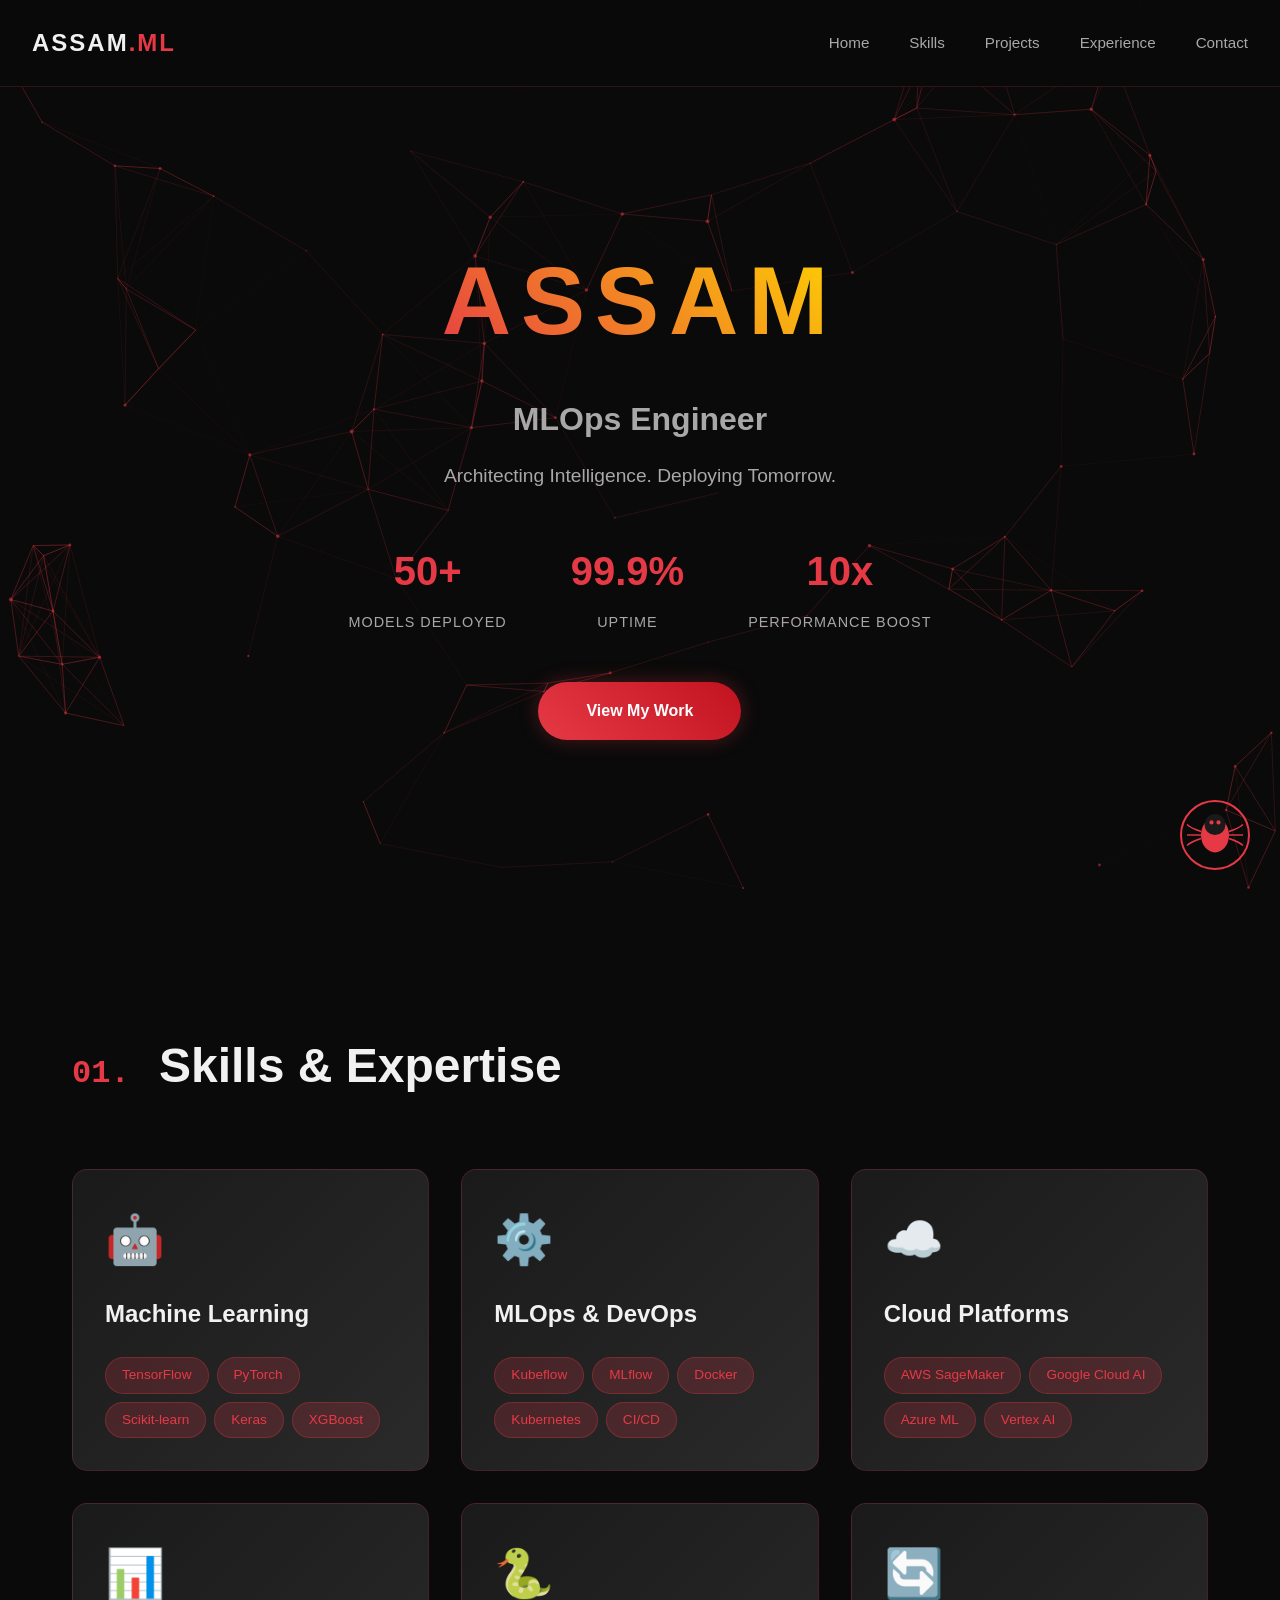
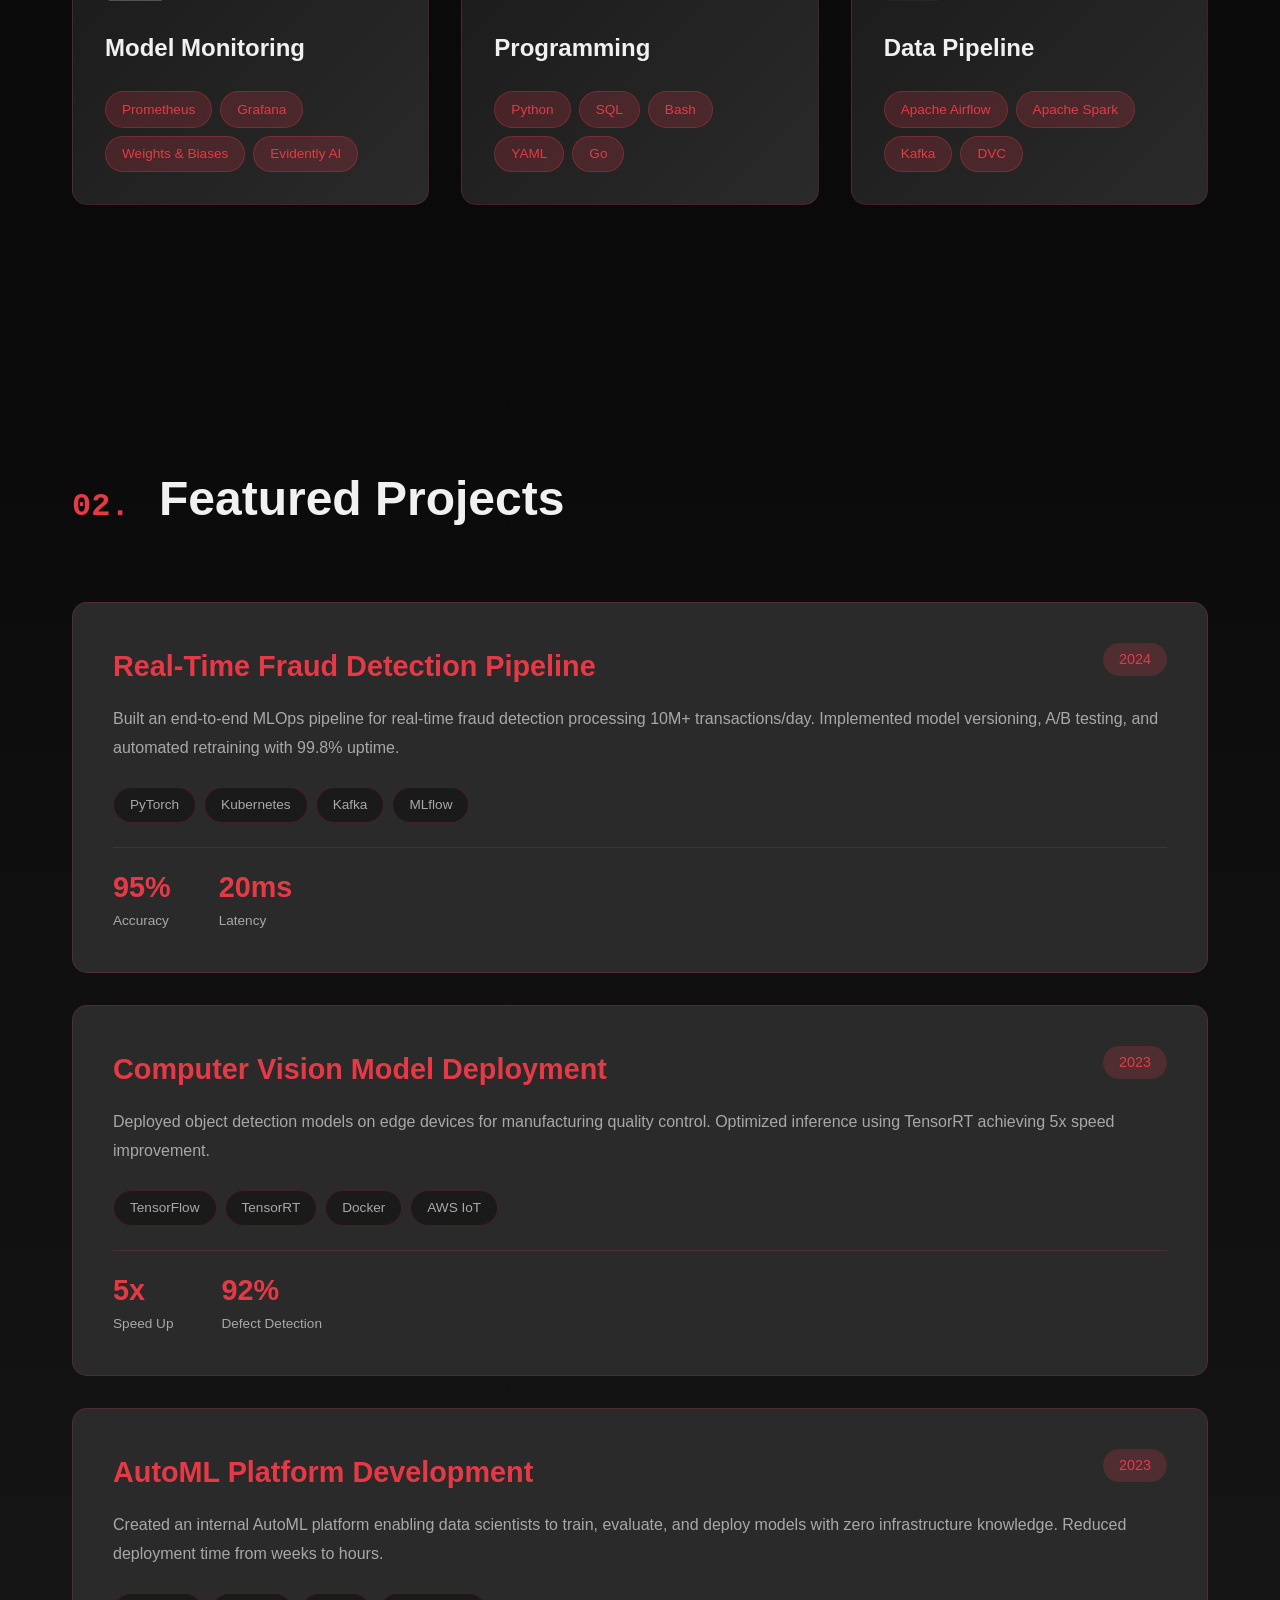
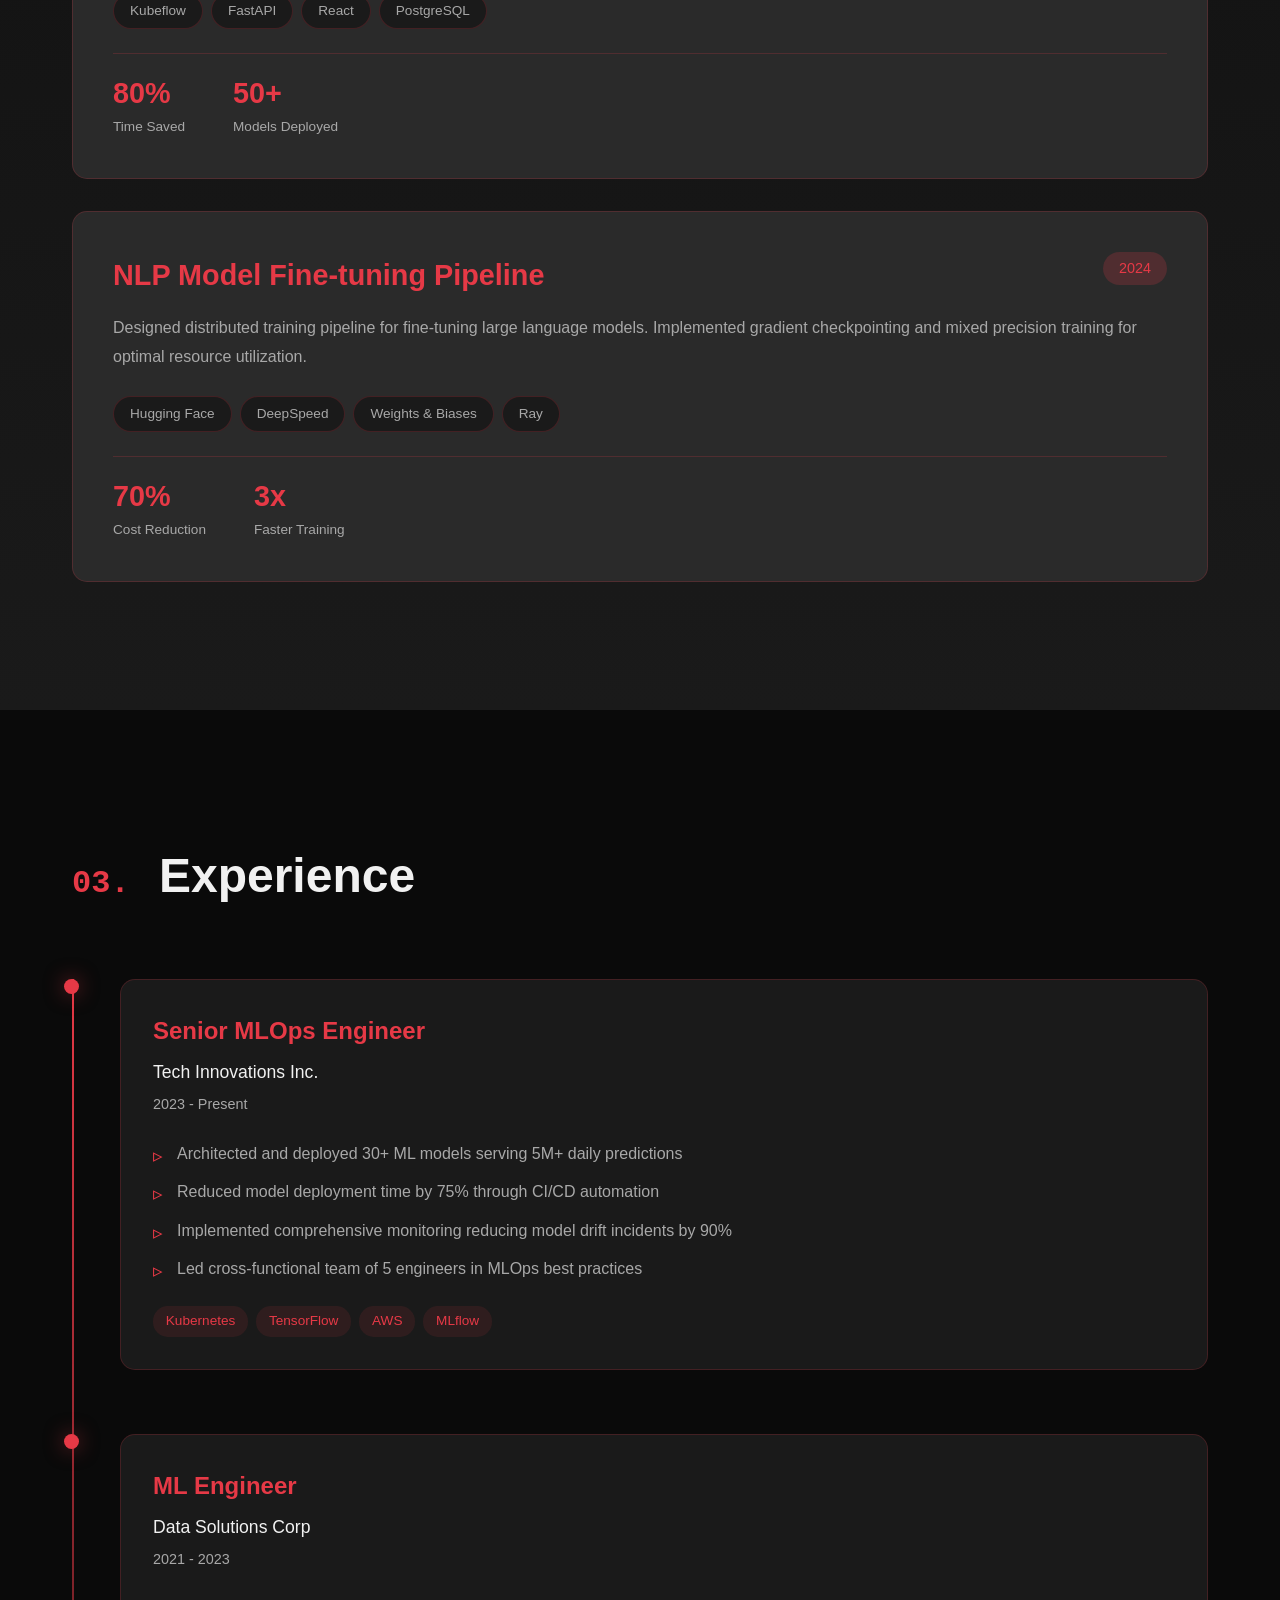
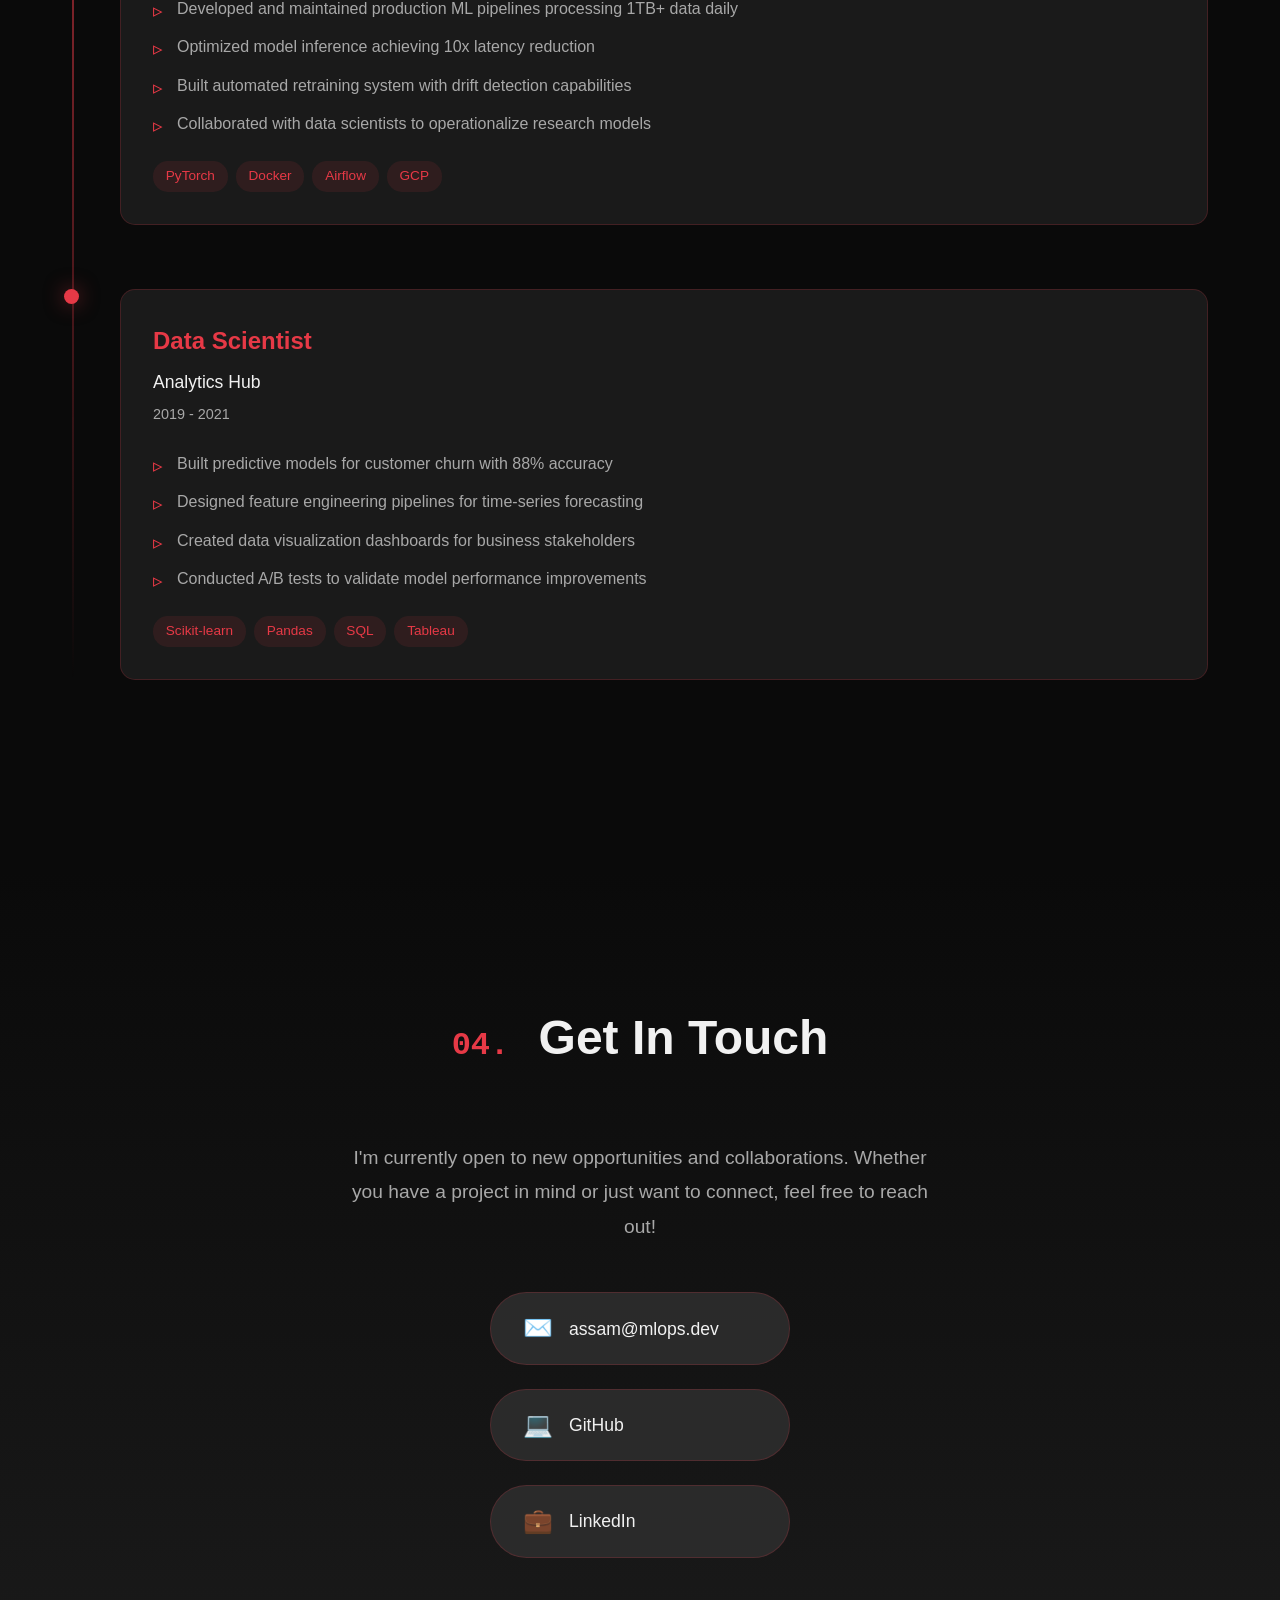
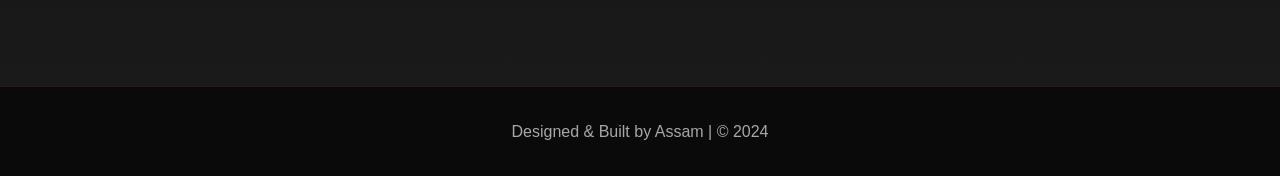
==== index.html @ ac247f86 "MLOps test" ====
<!DOCTYPE html>
<html lang="en">
<head>
    <meta charset="UTF-8">
    <meta name="viewport" content="width=device-width, initial-scale=1.0">
    <title>Assam - MLOps Engineer</title>
    <link rel="stylesheet" href="styles.css">
</head>
<body>
    <!-- Spider Web Background -->
    <canvas id="webCanvas"></canvas>
    
    <!-- Navigation -->
    <nav class="navbar">
        <div class="nav-container">
            <div class="logo">ASSAM<span class="ml-accent">.ML</span></div>
            <ul class="nav-links">
                <li><a href="#home" class="nav-link">Home</a></li>
                <li><a href="#skills" class="nav-link">Skills</a></li>
                <li><a href="#projects" class="nav-link">Projects</a></li>
                <li><a href="#experience" class="nav-link">Experience</a></li>
                <li><a href="#contact" class="nav-link">Contact</a></li>
            </ul>
        </div>
    </nav>

    <!-- Hero Section -->
    <section id="home" class="hero">
        <div class="hero-content">
            <div class="glitch-wrapper">
                <h1 class="hero-title glitch" data-text="ASSAM">ASSAM</h1>
            </div>
            <h2 class="hero-subtitle">MLOps Engineer</h2>
            <p class="hero-description">Architecting Intelligence. Deploying Tomorrow.</p>
            <div class="hero-stats">
                <div class="stat">
                    <span class="stat-number">50+</span>
                    <span class="stat-label">Models Deployed</span>
                </div>
                <div class="stat">
                    <span class="stat-number">99.9%</span>
                    <span class="stat-label">Uptime</span>
                </div>
                <div class="stat">
                    <span class="stat-number">10x</span>
                    <span class="stat-label">Performance Boost</span>
                </div>
            </div>
            <a href="#projects" class="cta-button">View My Work</a>
        </div>
    </section>

    <!-- Skills Section -->
    <section id="skills" class="skills-section">
        <div class="container">
            <h2 class="section-title">
                <span class="title-number">01.</span> Skills & Expertise
            </h2>
            
            <div class="skills-grid">
                <div class="skill-card">
                    <div class="skill-icon">🤖</div>
                    <h3>Machine Learning</h3>
                    <div class="skill-list">
                        <span class="skill-tag">TensorFlow</span>
                        <span class="skill-tag">PyTorch</span>
                        <span class="skill-tag">Scikit-learn</span>
                        <span class="skill-tag">Keras</span>
                        <span class="skill-tag">XGBoost</span>
                    </div>
                </div>

                <div class="skill-card">
                    <div class="skill-icon">⚙️</div>
                    <h3>MLOps & DevOps</h3>
                    <div class="skill-list">
                        <span class="skill-tag">Kubeflow</span>
                        <span class="skill-tag">MLflow</span>
                        <span class="skill-tag">Docker</span>
                        <span class="skill-tag">Kubernetes</span>
                        <span class="skill-tag">CI/CD</span>
                    </div>
                </div>

                <div class="skill-card">
                    <div class="skill-icon">☁️</div>
                    <h3>Cloud Platforms</h3>
                    <div class="skill-list">
                        <span class="skill-tag">AWS SageMaker</span>
                        <span class="skill-tag">Google Cloud AI</span>
                        <span class="skill-tag">Azure ML</span>
                        <span class="skill-tag">Vertex AI</span>
                    </div>
                </div>

                <div class="skill-card">
                    <div class="skill-icon">📊</div>
                    <h3>Model Monitoring</h3>
                    <div class="skill-list">
                        <span class="skill-tag">Prometheus</span>
                        <span class="skill-tag">Grafana</span>
                        <span class="skill-tag">Weights & Biases</span>
                        <span class="skill-tag">Evidently AI</span>
                    </div>
                </div>

                <div class="skill-card">
                    <div class="skill-icon">🐍</div>
                    <h3>Programming</h3>
                    <div class="skill-list">
                        <span class="skill-tag">Python</span>
                        <span class="skill-tag">SQL</span>
                        <span class="skill-tag">Bash</span>
                        <span class="skill-tag">YAML</span>
                        <span class="skill-tag">Go</span>
                    </div>
                </div>

                <div class="skill-card">
                    <div class="skill-icon">🔄</div>
                    <h3>Data Pipeline</h3>
                    <div class="skill-list">
                        <span class="skill-tag">Apache Airflow</span>
                        <span class="skill-tag">Apache Spark</span>
                        <span class="skill-tag">Kafka</span>
                        <span class="skill-tag">DVC</span>
                    </div>
                </div>
            </div>
        </div>
    </section>

    <!-- Projects Section -->
    <section id="projects" class="projects-section">
        <div class="container">
            <h2 class="section-title">
                <span class="title-number">02.</span> Featured Projects
            </h2>

            <div class="projects-grid">
                <div class="project-card">
                    <div class="project-header">
                        <h3>Real-Time Fraud Detection Pipeline</h3>
                        <span class="project-year">2024</span>
                    </div>
                    <p class="project-description">
                        Built an end-to-end MLOps pipeline for real-time fraud detection processing 10M+ transactions/day. 
                        Implemented model versioning, A/B testing, and automated retraining with 99.8% uptime.
                    </p>
                    <div class="project-tech">
                        <span>PyTorch</span>
                        <span>Kubernetes</span>
                        <span>Kafka</span>
                        <span>MLflow</span>
                    </div>
                    <div class="project-metrics">
                        <div class="metric">
                            <span class="metric-value">95%</span>
                            <span class="metric-label">Accuracy</span>
                        </div>
                        <div class="metric">
                            <span class="metric-value">20ms</span>
                            <span class="metric-label">Latency</span>
                        </div>
                    </div>
                </div>

                <div class="project-card">
                    <div class="project-header">
                        <h3>Computer Vision Model Deployment</h3>
                        <span class="project-year">2023</span>
                    </div>
                    <p class="project-description">
                        Deployed object detection models on edge devices for manufacturing quality control. 
                        Optimized inference using TensorRT achieving 5x speed improvement.
                    </p>
                    <div class="project-tech">
                        <span>TensorFlow</span>
                        <span>TensorRT</span>
                        <span>Docker</span>
                        <span>AWS IoT</span>
                    </div>
                    <div class="project-metrics">
                        <div class="metric">
                            <span class="metric-value">5x</span>
                            <span class="metric-label">Speed Up</span>
                        </div>
                        <div class="metric">
                            <span class="metric-value">92%</span>
                            <span class="metric-label">Defect Detection</span>
                        </div>
                    </div>
                </div>

                <div class="project-card">
                    <div class="project-header">
                        <h3>AutoML Platform Development</h3>
                        <span class="project-year">2023</span>
                    </div>
                    <p class="project-description">
                        Created an internal AutoML platform enabling data scientists to train, evaluate, and deploy models 
                        with zero infrastructure knowledge. Reduced deployment time from weeks to hours.
                    </p>
                    <div class="project-tech">
                        <span>Kubeflow</span>
                        <span>FastAPI</span>
                        <span>React</span>
                        <span>PostgreSQL</span>
                    </div>
                    <div class="project-metrics">
                        <div class="metric">
                            <span class="metric-value">80%</span>
                            <span class="metric-label">Time Saved</span>
                        </div>
                        <div class="metric">
                            <span class="metric-value">50+</span>
                            <span class="metric-label">Models Deployed</span>
                        </div>
                    </div>
                </div>

                <div class="project-card">
                    <div class="project-header">
                        <h3>NLP Model Fine-tuning Pipeline</h3>
                        <span class="project-year">2024</span>
                    </div>
                    <p class="project-description">
                        Designed distributed training pipeline for fine-tuning large language models. 
                        Implemented gradient checkpointing and mixed precision training for optimal resource utilization.
                    </p>
                    <div class="project-tech">
                        <span>Hugging Face</span>
                        <span>DeepSpeed</span>
                        <span>Weights & Biases</span>
                        <span>Ray</span>
                    </div>
                    <div class="project-metrics">
                        <div class="metric">
                            <span class="metric-value">70%</span>
                            <span class="metric-label">Cost Reduction</span>
                        </div>
                        <div class="metric">
                            <span class="metric-value">3x</span>
                            <span class="metric-label">Faster Training</span>
                        </div>
                    </div>
                </div>
            </div>
        </div>
    </section>

    <!-- Experience Section -->
    <section id="experience" class="experience-section">
        <div class="container">
            <h2 class="section-title">
                <span class="title-number">03.</span> Experience
            </h2>

            <div class="timeline">
                <div class="timeline-item">
                    <div class="timeline-marker"></div>
                    <div class="timeline-content">
                        <div class="timeline-header">
                            <h3>Senior MLOps Engineer</h3>
                            <span class="timeline-company">Tech Innovations Inc.</span>
                            <span class="timeline-period">2023 - Present</span>
                        </div>
                        <ul class="timeline-responsibilities">
                            <li>Architected and deployed 30+ ML models serving 5M+ daily predictions</li>
                            <li>Reduced model deployment time by 75% through CI/CD automation</li>
                            <li>Implemented comprehensive monitoring reducing model drift incidents by 90%</li>
                            <li>Led cross-functional team of 5 engineers in MLOps best practices</li>
                        </ul>
                        <div class="timeline-tech">
                            <span>Kubernetes</span>
                            <span>TensorFlow</span>
                            <span>AWS</span>
                            <span>MLflow</span>
                        </div>
                    </div>
                </div>

                <div class="timeline-item">
                    <div class="timeline-marker"></div>
                    <div class="timeline-content">
                        <div class="timeline-header">
                            <h3>ML Engineer</h3>
                            <span class="timeline-company">Data Solutions Corp</span>
                            <span class="timeline-period">2021 - 2023</span>
                        </div>
                        <ul class="timeline-responsibilities">
                            <li>Developed and maintained production ML pipelines processing 1TB+ data daily</li>
                            <li>Optimized model inference achieving 10x latency reduction</li>
                            <li>Built automated retraining system with drift detection capabilities</li>
                            <li>Collaborated with data scientists to operationalize research models</li>
                        </ul>
                        <div class="timeline-tech">
                            <span>PyTorch</span>
                            <span>Docker</span>
                            <span>Airflow</span>
                            <span>GCP</span>
                        </div>
                    </div>
                </div>

                <div class="timeline-item">
                    <div class="timeline-marker"></div>
                    <div class="timeline-content">
                        <div class="timeline-header">
                            <h3>Data Scientist</h3>
                            <span class="timeline-company">Analytics Hub</span>
                            <span class="timeline-period">2019 - 2021</span>
                        </div>
                        <ul class="timeline-responsibilities">
                            <li>Built predictive models for customer churn with 88% accuracy</li>
                            <li>Designed feature engineering pipelines for time-series forecasting</li>
                            <li>Created data visualization dashboards for business stakeholders</li>
                            <li>Conducted A/B tests to validate model performance improvements</li>
                        </ul>
                        <div class="timeline-tech">
                            <span>Scikit-learn</span>
                            <span>Pandas</span>
                            <span>SQL</span>
                            <span>Tableau</span>
                        </div>
                    </div>
                </div>
            </div>
        </div>
    </section>

    <!-- Contact Section -->
    <section id="contact" class="contact-section">
        <div class="container">
            <h2 class="section-title">
                <span class="title-number">04.</span> Get In Touch
            </h2>
            <div class="contact-content">
                <p class="contact-description">
                    I'm currently open to new opportunities and collaborations. 
                    Whether you have a project in mind or just want to connect, feel free to reach out!
                </p>
                <div class="contact-links">
                    <a href="mailto:assam@mlops.dev" class="contact-link">
                        <span class="contact-icon">✉️</span>
                        assam@mlops.dev
                    </a>
                    <a href="https://github.com/assam" class="contact-link" target="_blank">
                        <span class="contact-icon">💻</span>
                        GitHub
                    </a>
                    <a href="https://linkedin.com/in/assam" class="contact-link" target="_blank">
                        <span class="contact-icon">💼</span>
                        LinkedIn
                    </a>
                </div>
            </div>
        </div>
    </section>

    <!-- Footer -->
    <footer class="footer">
        <p>Designed & Built by Assam | © 2024</p>
    </footer>

    <!-- Spider Chatbot Icon -->
    <div class="spider-icon" id="spiderIcon">
        <svg viewBox="0 0 100 100" xmlns="http://www.w3.org/2000/svg">
            <ellipse cx="50" cy="50" rx="20" ry="25" fill="#e63946"/>
            <circle cx="50" cy="35" r="15" fill="#1a1a1a"/>
            <circle cx="45" cy="32" r="3" fill="#e63946"/>
            <circle cx="55" cy="32" r="3" fill="#e63946"/>
            <path d="M 30 45 Q 15 40 10 35" stroke="#e63946" stroke-width="2" fill="none"/>
            <path d="M 30 50 Q 15 50 10 50" stroke="#e63946" stroke-width="2" fill="none"/>
            <path d="M 30 55 Q 15 60 10 65" stroke="#e63946" stroke-width="2" fill="none"/>
            <path d="M 70 45 Q 85 40 90 35" stroke="#e63946" stroke-width="2" fill="none"/>
            <path d="M 70 50 Q 85 50 90 50" stroke="#e63946" stroke-width="2" fill="none"/>
            <path d="M 70 55 Q 85 60 90 65" stroke="#e63946" stroke-width="2" fill="none"/>
        </svg>
        <div class="pulse-ring"></div>
    </div>

    <!-- Chatbot Container -->
    <div class="chatbot-container" id="chatbotContainer">
        <div class="chatbot-header">
            <div class="chatbot-title">
                <span class="spider-emoji">🕷️</span>
                <span>AI Assistant</span>
            </div>
            <button class="chatbot-close" id="closeChatbot">×</button>
        </div>
        <div class="chatbot-messages" id="chatMessages">
            <div class="message bot-message">
                <div class="message-content">
                    Hi! I'm Assam's AI assistant. Ask me anything about MLOps, projects, or experience!
                </div>
            </div>
        </div>
        <div class="chatbot-input-container">
            <input 
                type="text" 
                class="chatbot-input" 
                id="chatInput" 
                placeholder="Type your message..."
                autocomplete="off"
            />
            <button class="chatbot-send" id="sendMessage">
                <svg viewBox="0 0 24 24" fill="none" xmlns="http://www.w3.org/2000/svg">
                    <path d="M22 2L11 13" stroke="currentColor" stroke-width="2" stroke-linecap="round"/>
                    <path d="M22 2L15 22L11 13L2 9L22 2Z" stroke="currentColor" stroke-width="2" stroke-linecap="round" stroke-linejoin="round"/>
                </svg>
            </button>
        </div>
    </div>

    <script src="script.js"></script>
</body>
</html>
---- styles.css ----
* {
    margin: 0;
    padding: 0;
    box-sizing: border-box;
}

:root {
    --batman-black: #0a0a0a;
    --batman-dark: #1a1a1a;
    --batman-gray: #2a2a2a;
    --spiderman-red: #e63946;
    --spiderman-blue: #1d3557;
    --accent-gold: #ffd700;
    --text-primary: #f1f1f1;
    --text-secondary: #a8a8a8;
    --web-color: rgba(230, 57, 70, 0.1);
}

body {
    font-family: 'Segoe UI', Tahoma, Geneva, Verdana, sans-serif;
    background-color: var(--batman-black);
    color: var(--text-primary);
    overflow-x: hidden;
    line-height: 1.6;
}

/* Spider Web Canvas Background */
#webCanvas {
    position: fixed;
    top: 0;
    left: 0;
    width: 100%;
    height: 100%;
    z-index: 0;
    pointer-events: none;
}

/* Container */
.container {
    max-width: 1200px;
    margin: 0 auto;
    padding: 0 2rem;
}

/* Navigation */
.navbar {
    position: fixed;
    top: 0;
    width: 100%;
    background: rgba(10, 10, 10, 0.95);
    backdrop-filter: blur(10px);
    z-index: 100;
    border-bottom: 1px solid rgba(230, 57, 70, 0.2);
}

.nav-container {
    max-width: 1400px;
    margin: 0 auto;
    padding: 1.5rem 2rem;
    display: flex;
    justify-content: space-between;
    align-items: center;
}

.logo {
    font-size: 1.5rem;
    font-weight: bold;
    letter-spacing: 2px;
    color: var(--text-primary);
}

.ml-accent {
    color: var(--spiderman-red);
}

.nav-links {
    display: flex;
    list-style: none;
    gap: 2.5rem;
}

.nav-link {
    color: var(--text-secondary);
    text-decoration: none;
    font-size: 0.95rem;
    transition: all 0.3s ease;
    position: relative;
}

.nav-link::after {
    content: '';
    position: absolute;
    bottom: -5px;
    left: 0;
    width: 0;
    height: 2px;
    background: var(--spiderman-red);
    transition: width 0.3s ease;
}

.nav-link:hover {
    color: var(--spiderman-red);
}

.nav-link:hover::after {
    width: 100%;
}

/* Hero Section */
.hero {
    min-height: 100vh;
    display: flex;
    align-items: center;
    justify-content: center;
    padding: 8rem 2rem 4rem;
    position: relative;
    z-index: 1;
}

.hero-content {
    text-align: center;
    max-width: 900px;
}

.glitch-wrapper {
    position: relative;
    display: inline-block;
}

.hero-title {
    font-size: 6rem;
    font-weight: 900;
    letter-spacing: 10px;
    margin-bottom: 1rem;
    background: linear-gradient(45deg, var(--spiderman-red), var(--accent-gold));
    -webkit-background-clip: text;
    -webkit-text-fill-color: transparent;
    background-clip: text;
    position: relative;
    animation: fadeInUp 1s ease;
}

@keyframes fadeInUp {
    from {
        opacity: 0;
        transform: translateY(30px);
    }
    to {
        opacity: 1;
        transform: translateY(0);
    }
}

.glitch {
    position: relative;
}

.glitch::before,
.glitch::after {
    content: attr(data-text);
    position: absolute;
    top: 0;
    left: 0;
    width: 100%;
    height: 100%;
}

.glitch::before {
    animation: glitch-1 2.5s infinite;
    clip-path: polygon(0 0, 100% 0, 100% 45%, 0 45%);
    transform: translate(-2px, -2px);
}

.glitch::after {
    animation: glitch-2 2.5s infinite;
    clip-path: polygon(0 55%, 100% 55%, 100% 100%, 0 100%);
    transform: translate(2px, 2px);
}

@keyframes glitch-1 {
    0%, 100% { transform: translate(0); }
    20% { transform: translate(-2px, 2px); }
    40% { transform: translate(-2px, -2px); }
    60% { transform: translate(2px, 2px); }
    80% { transform: translate(2px, -2px); }
}

@keyframes glitch-2 {
    0%, 100% { transform: translate(0); }
    20% { transform: translate(2px, -2px); }
    40% { transform: translate(2px, 2px); }
    60% { transform: translate(-2px, -2px); }
    80% { transform: translate(-2px, 2px); }
}

.hero-subtitle {
    font-size: 2rem;
    color: var(--text-secondary);
    margin-bottom: 1rem;
    animation: fadeInUp 1.2s ease;
}

.hero-description {
    font-size: 1.2rem;
    color: var(--text-secondary);
    margin-bottom: 3rem;
    animation: fadeInUp 1.4s ease;
}

.hero-stats {
    display: flex;
    justify-content: center;
    gap: 4rem;
    margin-bottom: 3rem;
    animation: fadeInUp 1.6s ease;
}

.stat {
    display: flex;
    flex-direction: column;
    align-items: center;
}

.stat-number {
    font-size: 2.5rem;
    font-weight: bold;
    color: var(--spiderman-red);
    margin-bottom: 0.5rem;
}

.stat-label {
    font-size: 0.9rem;
    color: var(--text-secondary);
    text-transform: uppercase;
    letter-spacing: 1px;
}

.cta-button {
    display: inline-block;
    padding: 1rem 3rem;
    background: linear-gradient(45deg, var(--spiderman-red), #c1121f);
    color: white;
    text-decoration: none;
    font-weight: bold;
    border-radius: 50px;
    transition: all 0.3s ease;
    box-shadow: 0 0 20px rgba(230, 57, 70, 0.3);
    animation: fadeInUp 1.8s ease;
}

.cta-button:hover {
    transform: translateY(-3px);
    box-shadow: 0 5px 30px rgba(230, 57, 70, 0.5);
}

/* Section Titles */
.section-title {
    font-size: 3rem;
    margin-bottom: 4rem;
    color: var(--text-primary);
}

.title-number {
    color: var(--spiderman-red);
    font-family: monospace;
    font-size: 2rem;
    margin-right: 1rem;
}

/* Skills Section */
.skills-section {
    padding: 8rem 2rem;
    position: relative;
    z-index: 1;
}

.skills-grid {
    display: grid;
    grid-template-columns: repeat(auto-fit, minmax(300px, 1fr));
    gap: 2rem;
}

.skill-card {
    background: linear-gradient(135deg, var(--batman-dark) 0%, var(--batman-gray) 100%);
    padding: 2rem;
    border-radius: 15px;
    border: 1px solid rgba(230, 57, 70, 0.2);
    transition: all 0.3s ease;
    position: relative;
    overflow: hidden;
}

.skill-card::before {
    content: '';
    position: absolute;
    top: -50%;
    left: -50%;
    width: 200%;
    height: 200%;
    background: radial-gradient(circle, rgba(230, 57, 70, 0.1) 0%, transparent 70%);
    transition: all 0.5s ease;
    opacity: 0;
}

.skill-card:hover::before {
    opacity: 1;
    transform: rotate(45deg);
}

.skill-card:hover {
    transform: translateY(-10px);
    border-color: var(--spiderman-red);
    box-shadow: 0 10px 40px rgba(230, 57, 70, 0.3);
}

.skill-icon {
    font-size: 3rem;
    margin-bottom: 1rem;
}

.skill-card h3 {
    font-size: 1.5rem;
    margin-bottom: 1.5rem;
    color: var(--text-primary);
}

.skill-list {
    display: flex;
    flex-wrap: wrap;
    gap: 0.5rem;
}

.skill-tag {
    background: rgba(230, 57, 70, 0.2);
    color: var(--spiderman-red);
    padding: 0.4rem 1rem;
    border-radius: 20px;
    font-size: 0.85rem;
    border: 1px solid rgba(230, 57, 70, 0.3);
}

/* Projects Section */
.projects-section {
    padding: 8rem 2rem;
    background: linear-gradient(180deg, var(--batman-black) 0%, var(--batman-dark) 100%);
    position: relative;
    z-index: 1;
}

.projects-grid {
    display: grid;
    gap: 2rem;
}

.project-card {
    background: var(--batman-gray);
    padding: 2.5rem;
    border-radius: 15px;
    border: 1px solid rgba(230, 57, 70, 0.2);
    transition: all 0.3s ease;
    position: relative;
    overflow: hidden;
}

.project-card::before {
    content: '';
    position: absolute;
    top: 0;
    left: -100%;
    width: 100%;
    height: 100%;
    background: linear-gradient(90deg, transparent, rgba(230, 57, 70, 0.1), transparent);
    transition: all 0.5s ease;
}

.project-card:hover::before {
    left: 100%;
}

.project-card:hover {
    border-color: var(--spiderman-red);
    transform: translateX(10px);
    box-shadow: -10px 0 40px rgba(230, 57, 70, 0.2);
}

.project-header {
    display: flex;
    justify-content: space-between;
    align-items: flex-start;
    margin-bottom: 1rem;
}

.project-header h3 {
    font-size: 1.8rem;
    color: var(--spiderman-red);
}

.project-year {
    background: rgba(230, 57, 70, 0.2);
    padding: 0.3rem 1rem;
    border-radius: 20px;
    font-size: 0.9rem;
    color: var(--spiderman-red);
}

.project-description {
    color: var(--text-secondary);
    margin-bottom: 1.5rem;
    line-height: 1.8;
}

.project-tech {
    display: flex;
    flex-wrap: wrap;
    gap: 0.5rem;
    margin-bottom: 1.5rem;
}

.project-tech span {
    background: var(--batman-dark);
    color: var(--text-secondary);
    padding: 0.4rem 1rem;
    border-radius: 20px;
    font-size: 0.85rem;
    border: 1px solid rgba(230, 57, 70, 0.2);
}

.project-metrics {
    display: flex;
    gap: 3rem;
    padding-top: 1rem;
    border-top: 1px solid rgba(230, 57, 70, 0.2);
}

.metric {
    display: flex;
    flex-direction: column;
}

.metric-value {
    font-size: 1.8rem;
    font-weight: bold;
    color: var(--spiderman-red);
}

.metric-label {
    font-size: 0.85rem;
    color: var(--text-secondary);
}

/* Experience Section */
.experience-section {
    padding: 8rem 2rem;
    position: relative;
    z-index: 1;
}

.timeline {
    position: relative;
    padding-left: 3rem;
}

.timeline::before {
    content: '';
    position: absolute;
    left: 0;
    top: 0;
    bottom: 0;
    width: 2px;
    background: linear-gradient(180deg, var(--spiderman-red), transparent);
}

.timeline-item {
    position: relative;
    margin-bottom: 4rem;
}

.timeline-marker {
    position: absolute;
    left: -3.5rem;
    top: 0;
    width: 15px;
    height: 15px;
    background: var(--spiderman-red);
    border-radius: 50%;
    box-shadow: 0 0 20px rgba(230, 57, 70, 0.5);
}

.timeline-content {
    background: var(--batman-dark);
    padding: 2rem;
    border-radius: 15px;
    border: 1px solid rgba(230, 57, 70, 0.2);
    transition: all 0.3s ease;
}

.timeline-content:hover {
    border-color: var(--spiderman-red);
    box-shadow: 0 5px 30px rgba(230, 57, 70, 0.2);
}

.timeline-header {
    margin-bottom: 1.5rem;
}

.timeline-header h3 {
    font-size: 1.5rem;
    color: var(--spiderman-red);
    margin-bottom: 0.5rem;
}

.timeline-company {
    color: var(--text-primary);
    font-size: 1.1rem;
    display: block;
    margin-bottom: 0.3rem;
}

.timeline-period {
    color: var(--text-secondary);
    font-size: 0.9rem;
}

.timeline-responsibilities {
    list-style: none;
    margin-bottom: 1.5rem;
}

.timeline-responsibilities li {
    color: var(--text-secondary);
    padding-left: 1.5rem;
    margin-bottom: 0.8rem;
    position: relative;
}

.timeline-responsibilities li::before {
    content: '▹';
    position: absolute;
    left: 0;
    color: var(--spiderman-red);
    font-size: 1.2rem;
}

.timeline-tech {
    display: flex;
    flex-wrap: wrap;
    gap: 0.5rem;
}

.timeline-tech span {
    background: rgba(230, 57, 70, 0.1);
    color: var(--spiderman-red);
    padding: 0.3rem 0.8rem;
    border-radius: 15px;
    font-size: 0.85rem;
}

/* Contact Section */
.contact-section {
    padding: 8rem 2rem;
    background: linear-gradient(180deg, var(--batman-black) 0%, var(--batman-dark) 100%);
    text-align: center;
    position: relative;
    z-index: 1;
}

.contact-content {
    max-width: 600px;
    margin: 0 auto;
}

.contact-description {
    font-size: 1.2rem;
    color: var(--text-secondary);
    margin-bottom: 3rem;
    line-height: 1.8;
}

.contact-links {
    display: flex;
    flex-direction: column;
    gap: 1.5rem;
    align-items: center;
}

.contact-link {
    display: flex;
    align-items: center;
    gap: 1rem;
    color: var(--text-primary);
    text-decoration: none;
    font-size: 1.1rem;
    padding: 1rem 2rem;
    background: var(--batman-gray);
    border-radius: 50px;
    border: 1px solid rgba(230, 57, 70, 0.2);
    transition: all 0.3s ease;
    min-width: 300px;
}

.contact-link:hover {
    border-color: var(--spiderman-red);
    transform: translateY(-3px);
    box-shadow: 0 5px 20px rgba(230, 57, 70, 0.3);
}

.contact-icon {
    font-size: 1.5rem;
}

/* Footer */
.footer {
    padding: 2rem;
    text-align: center;
    color: var(--text-secondary);
    border-top: 1px solid rgba(230, 57, 70, 0.2);
    position: relative;
    z-index: 1;
}

/* Spider Chatbot Icon */
.spider-icon {
    position: fixed;
    bottom: 30px;
    right: 30px;
    width: 70px;
    height: 70px;
    cursor: pointer;
    z-index: 1000;
    transition: all 0.3s ease;
    animation: float 3s ease-in-out infinite;
}

@keyframes float {
    0%, 100% { transform: translateY(0); }
    50% { transform: translateY(-10px); }
}

.spider-icon:hover {
    transform: scale(1.1) translateY(-5px);
}

.pulse-ring {
    position: absolute;
    top: 50%;
    left: 50%;
    transform: translate(-50%, -50%);
    width: 100%;
    height: 100%;
    border: 2px solid var(--spiderman-red);
    border-radius: 50%;
    animation: pulse 2s ease-out infinite;
}

@keyframes pulse {
    0% {
        transform: translate(-50%, -50%) scale(1);
        opacity: 1;
    }
    100% {
        transform: translate(-50%, -50%) scale(1.5);
        opacity: 0;
    }
}

/* Chatbot Container */
.chatbot-container {
    position: fixed;
    bottom: 120px;
    right: 30px;
    width: 400px;
    height: 550px;
    background: var(--batman-dark);
    border-radius: 20px;
    box-shadow: 0 10px 50px rgba(0, 0, 0, 0.5);
    display: none;
    flex-direction: column;
    z-index: 999;
    border: 2px solid var(--spiderman-red);
    overflow: hidden;
}

.chatbot-container.active {
    display: flex;
    animation: slideUp 0.3s ease;
}

@keyframes slideUp {
    from {
        transform: translateY(20px);
        opacity: 0;
    }
    to {
        transform: translateY(0);
        opacity: 1;
    }
}

.chatbot-header {
    background: linear-gradient(135deg, var(--spiderman-red), #c1121f);
    padding: 1.5rem;
    display: flex;
    justify-content: space-between;
    align-items: center;
    border-bottom: 2px solid var(--batman-black);
}

.chatbot-title {
    display: flex;
    align-items: center;
    gap: 0.5rem;
    font-weight: bold;
    color: white;
    font-size: 1.1rem;
}

.spider-emoji {
    font-size: 1.5rem;
}

.chatbot-close {
    background: none;
    border: none;
    color: white;
    font-size: 2rem;
    cursor: pointer;
    transition: transform 0.3s ease;
    line-height: 1;
}

.chatbot-close:hover {
    transform: rotate(90deg);
}

.chatbot-messages {
    flex: 1;
    overflow-y: auto;
    padding: 1.5rem;
    background: var(--batman-black);
}

.message {
    margin-bottom: 1rem;
    animation: messageSlide 0.3s ease;
}

@keyframes messageSlide {
    from {
        transform: translateX(-20px);
        opacity: 0;
    }
    to {
        transform: translateX(0);
        opacity: 1;
    }
}

.message-content {
    display: inline-block;
    padding: 1rem 1.2rem;
    border-radius: 15px;
    max-width: 80%;
    line-height: 1.5;
}

.bot-message .message-content {
    background: var(--batman-gray);
    color: var(--text-primary);
    border: 1px solid rgba(230, 57, 70, 0.3);
}

.user-message {
    text-align: right;
}

.user-message .message-content {
    background: linear-gradient(135deg, var(--spiderman-red), #c1121f);
    color: white;
    border: none;
}

.chatbot-input-container {
    display: flex;
    padding: 1rem;
    background: var(--batman-dark);
    border-top: 1px solid rgba(230, 57, 70, 0.3);
}

.chatbot-input {
    flex: 1;
    background: var(--batman-black);
    border: 1px solid rgba(230, 57, 70, 0.3);
    border-radius: 25px;
    padding: 0.8rem 1.2rem;
    color: var(--text-primary);
    font-size: 0.95rem;
    outline: none;
    transition: all 0.3s ease;
}

.chatbot-input:focus {
    border-color: var(--spiderman-red);
    box-shadow: 0 0 10px rgba(230, 57, 70, 0.2);
}

.chatbot-send {
    background: linear-gradient(135deg, var(--spiderman-red), #c1121f);
    border: none;
    border-radius: 50%;
    width: 45px;
    height: 45px;
    margin-left: 0.5rem;
    cursor: pointer;
    display: flex;
    align-items: center;
    justify-content: center;
    transition: all 0.3s ease;
}

.chatbot-send:hover {
    transform: scale(1.1);
    box-shadow: 0 5px 15px rgba(230, 57, 70, 0.4);
}

.chatbot-send svg {
    width: 20px;
    height: 20px;
    color: white;
}

/* Scrollbar Styling */
.chatbot-messages::-webkit-scrollbar {
    width: 6px;
}

.chatbot-messages::-webkit-scrollbar-track {
    background: var(--batman-black);
}

.chatbot-messages::-webkit-scrollbar-thumb {
    background: var(--spiderman-red);
    border-radius: 10px;
}

/* Responsive Design */
@media (max-width: 768px) {
    .hero-title {
        font-size: 4rem;
        letter-spacing: 5px;
    }
    
    .hero-subtitle {
        font-size: 1.5rem;
    }
    
    .hero-stats {
        flex-direction: column;
        gap: 2rem;
    }
    
    .nav-links {
        gap: 1.5rem;
    }
    
    .skills-grid {
        grid-template-columns: 1fr;
    }
    
    .section-title {
        font-size: 2rem;
    }
    
    .chatbot-container {
        width: 90%;
        right: 5%;
        bottom: 100px;
    }
    
    .spider-icon {
        bottom: 20px;
        right: 20px;
        width: 60px;
        height: 60px;
    }
}

@media (max-width: 480px) {
    .hero-title {
        font-size: 3rem;
    }
    
    .nav-container {
        flex-direction: column;
        gap: 1rem;
    }
}
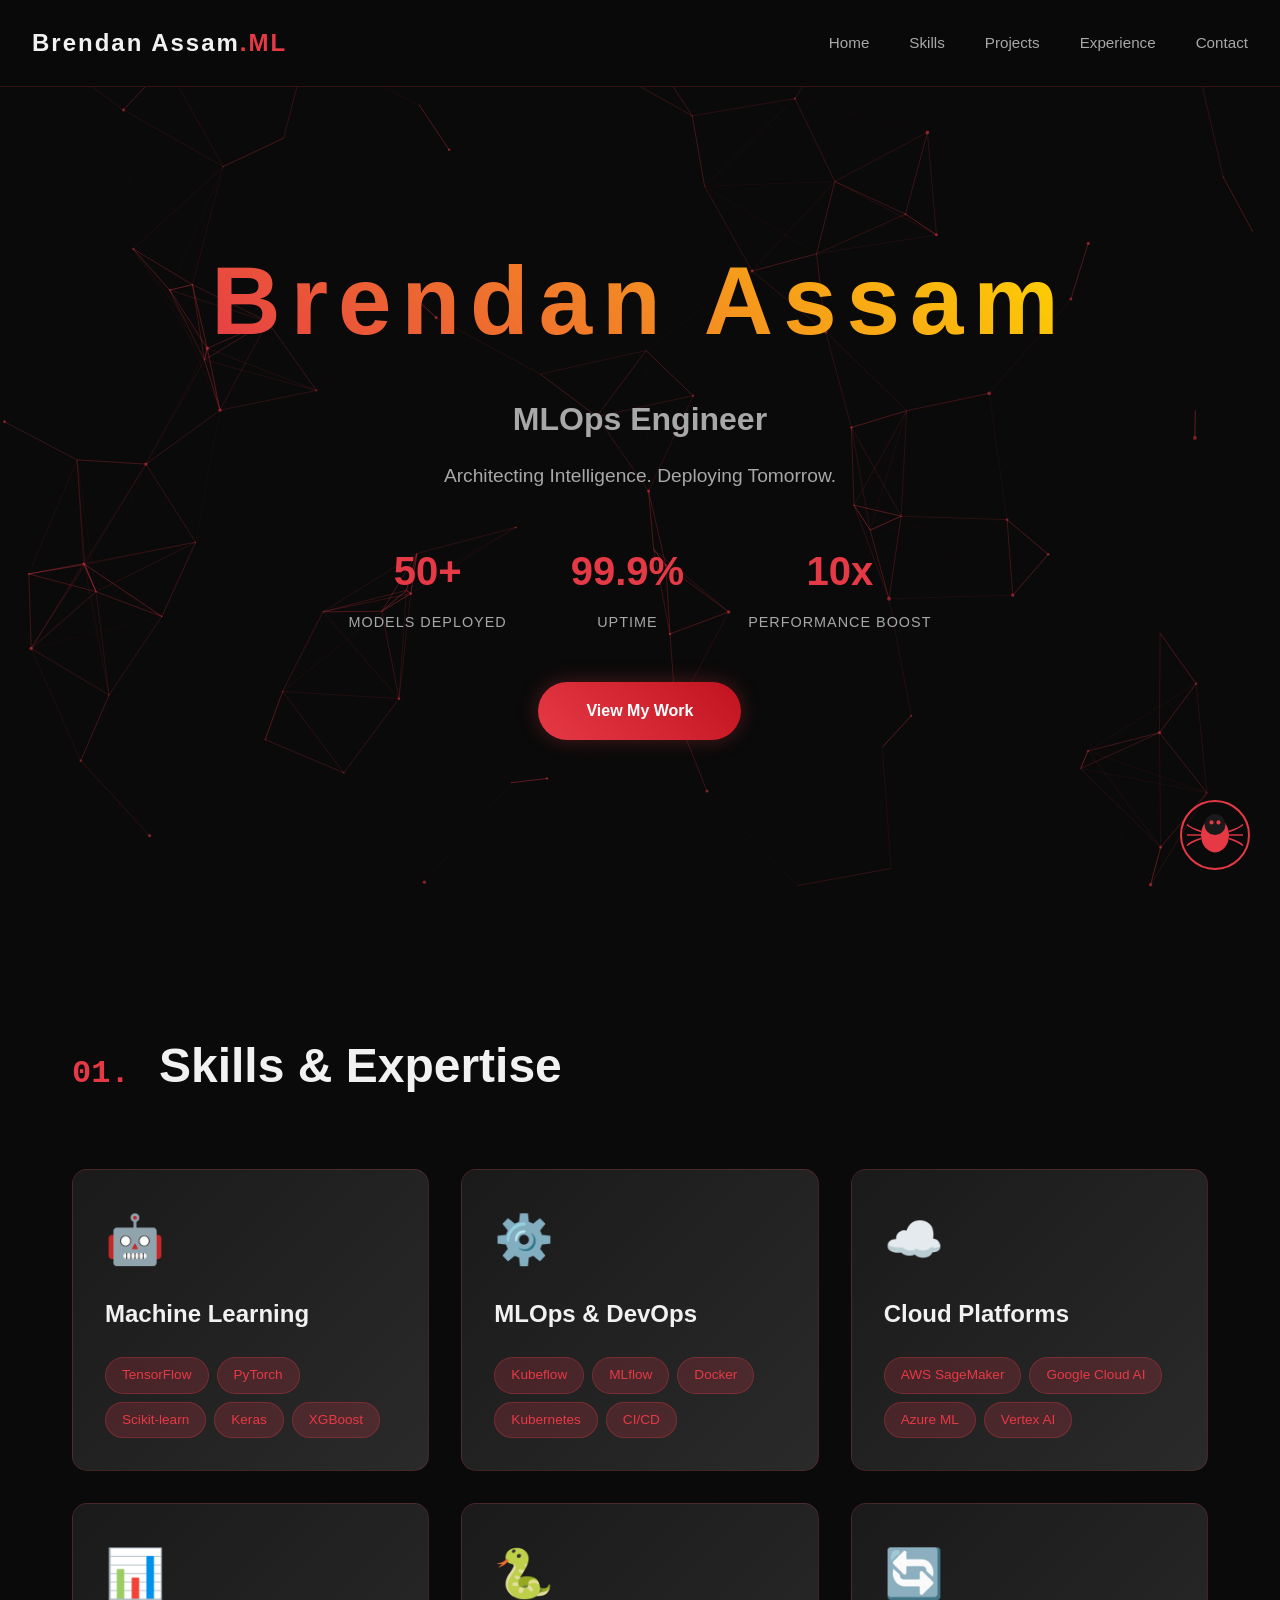
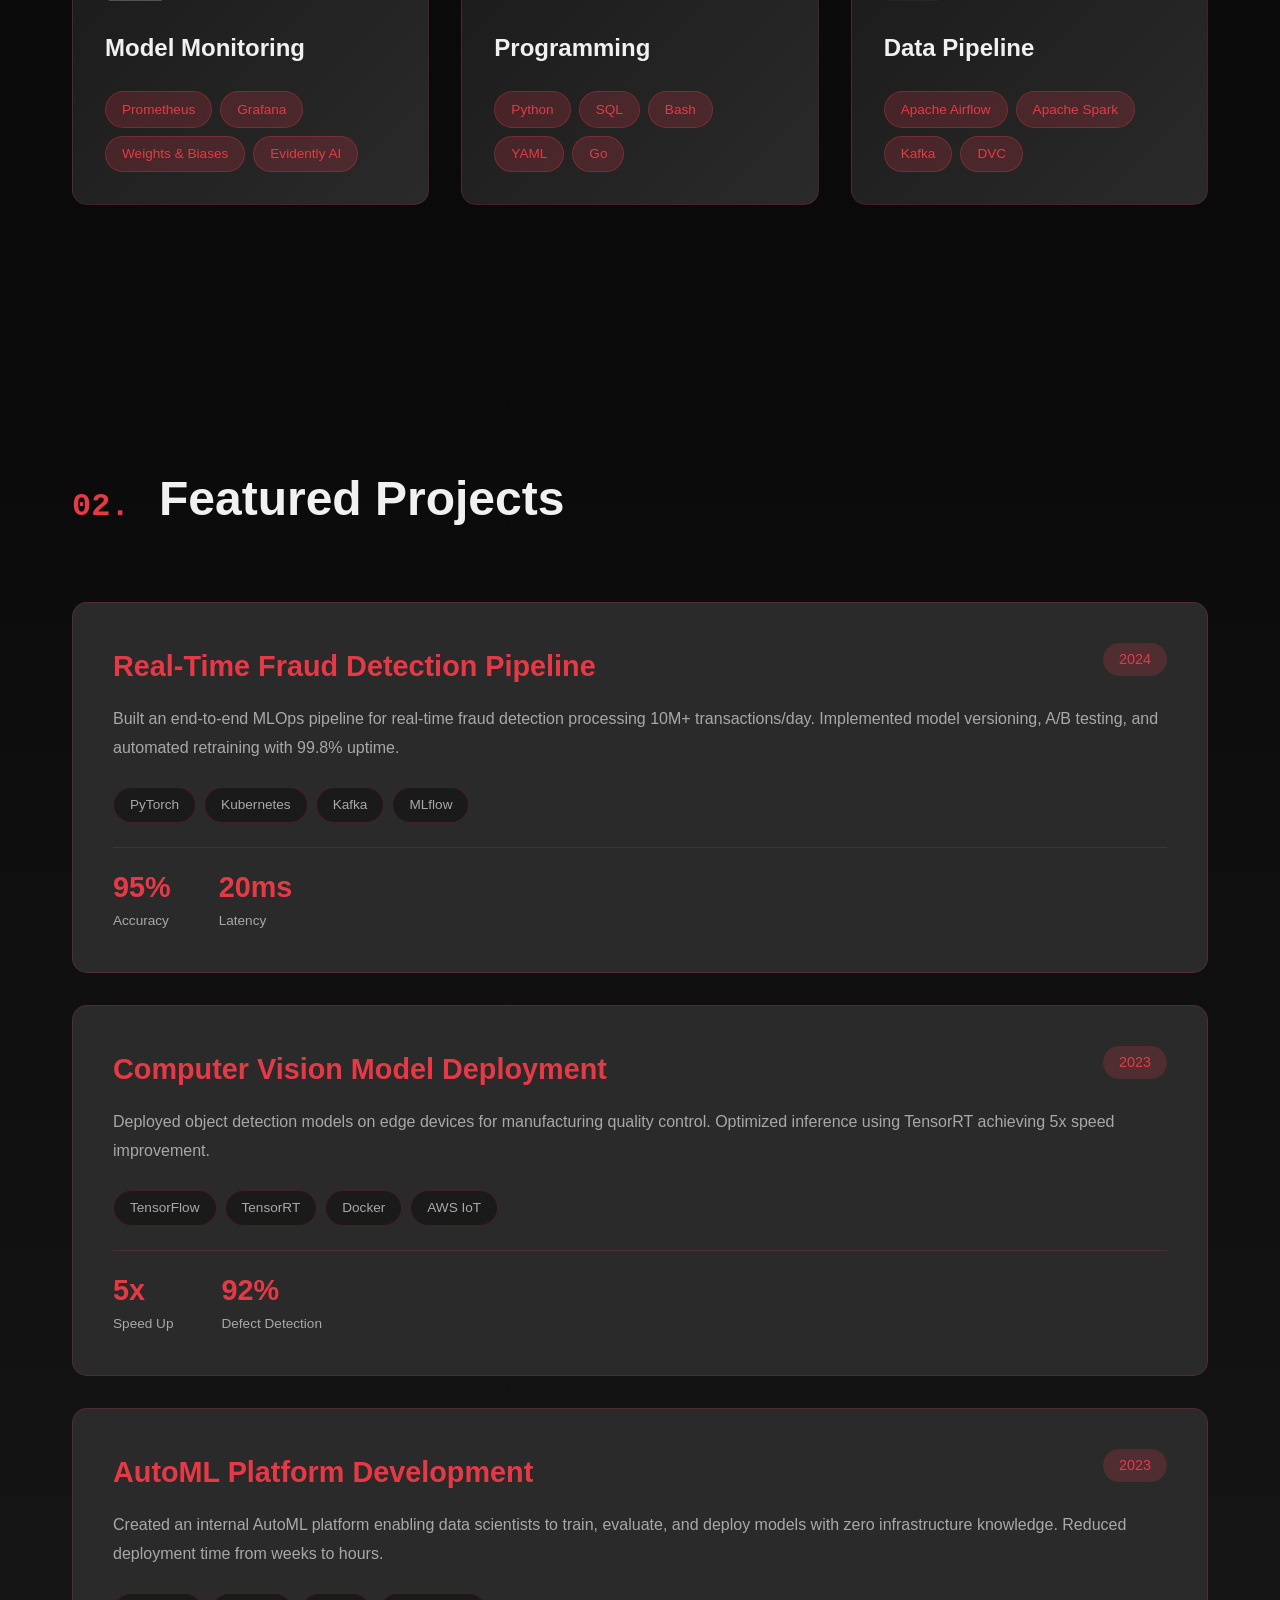
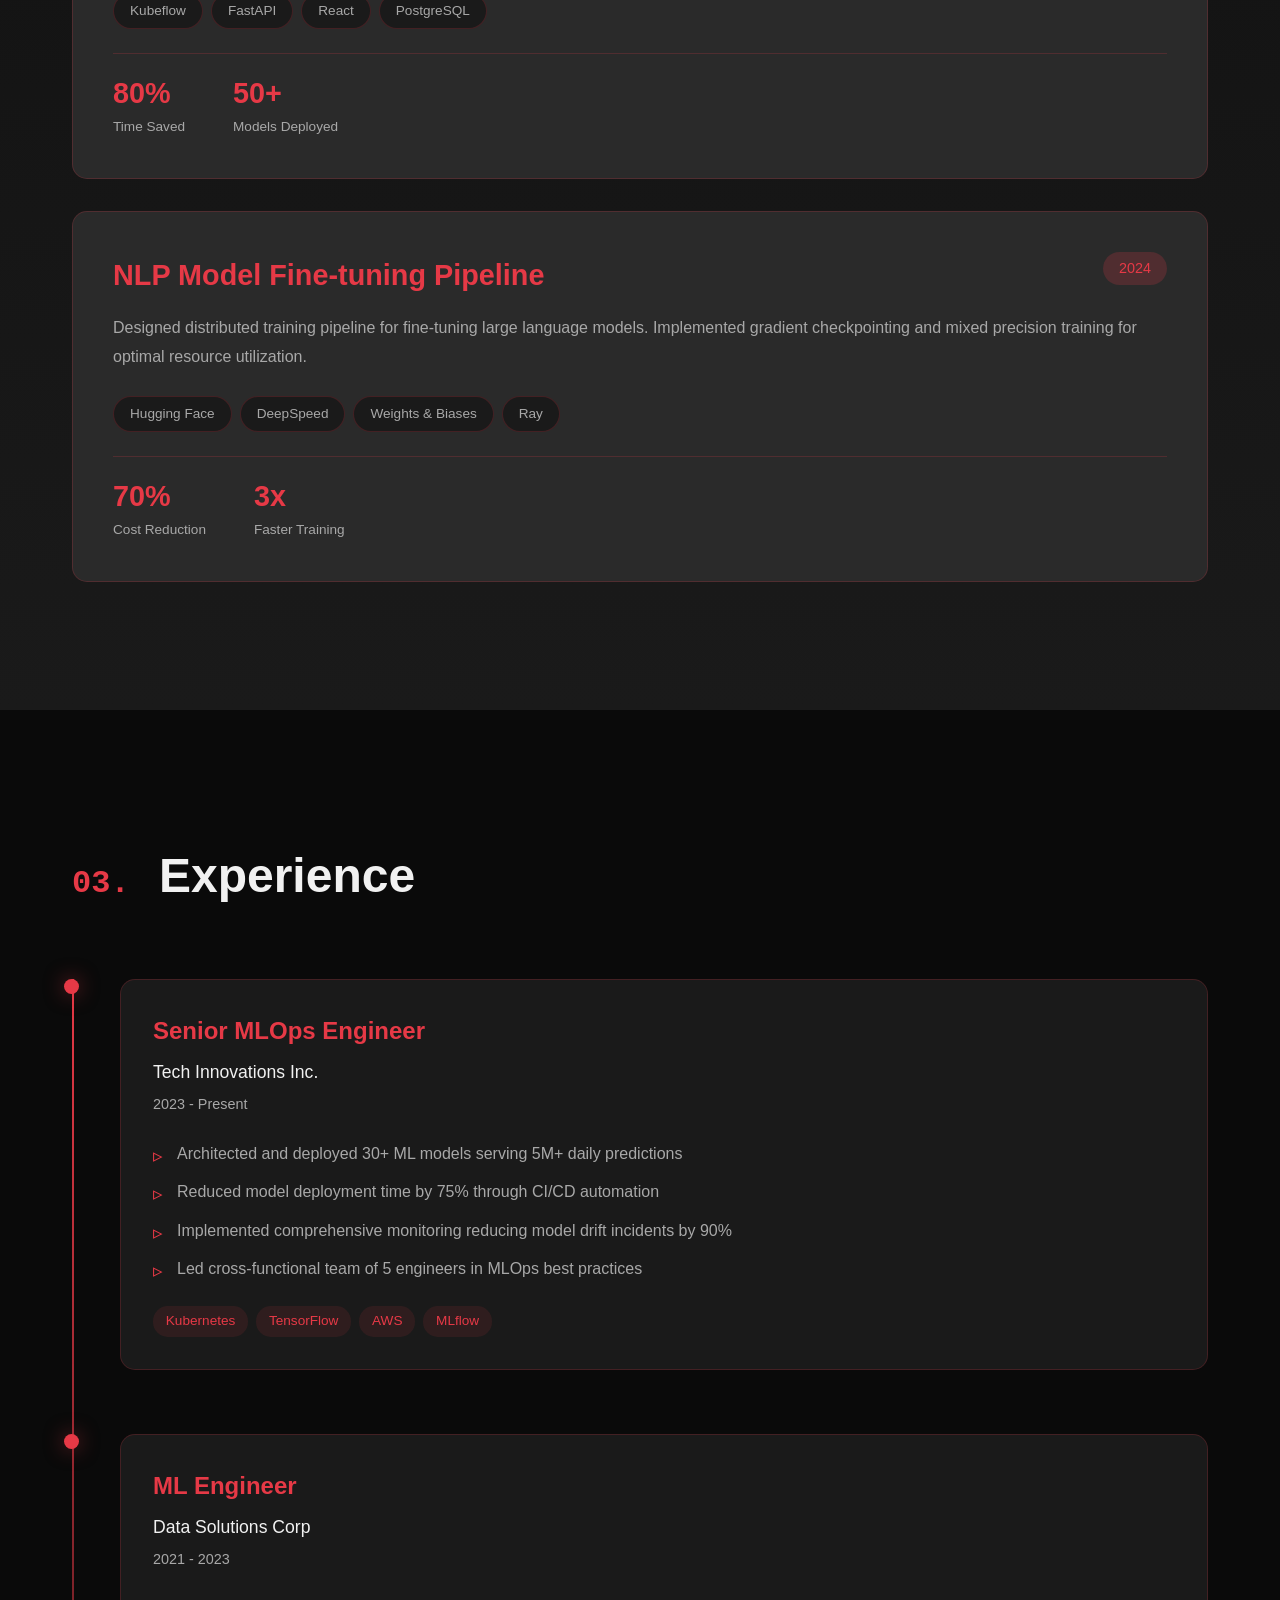
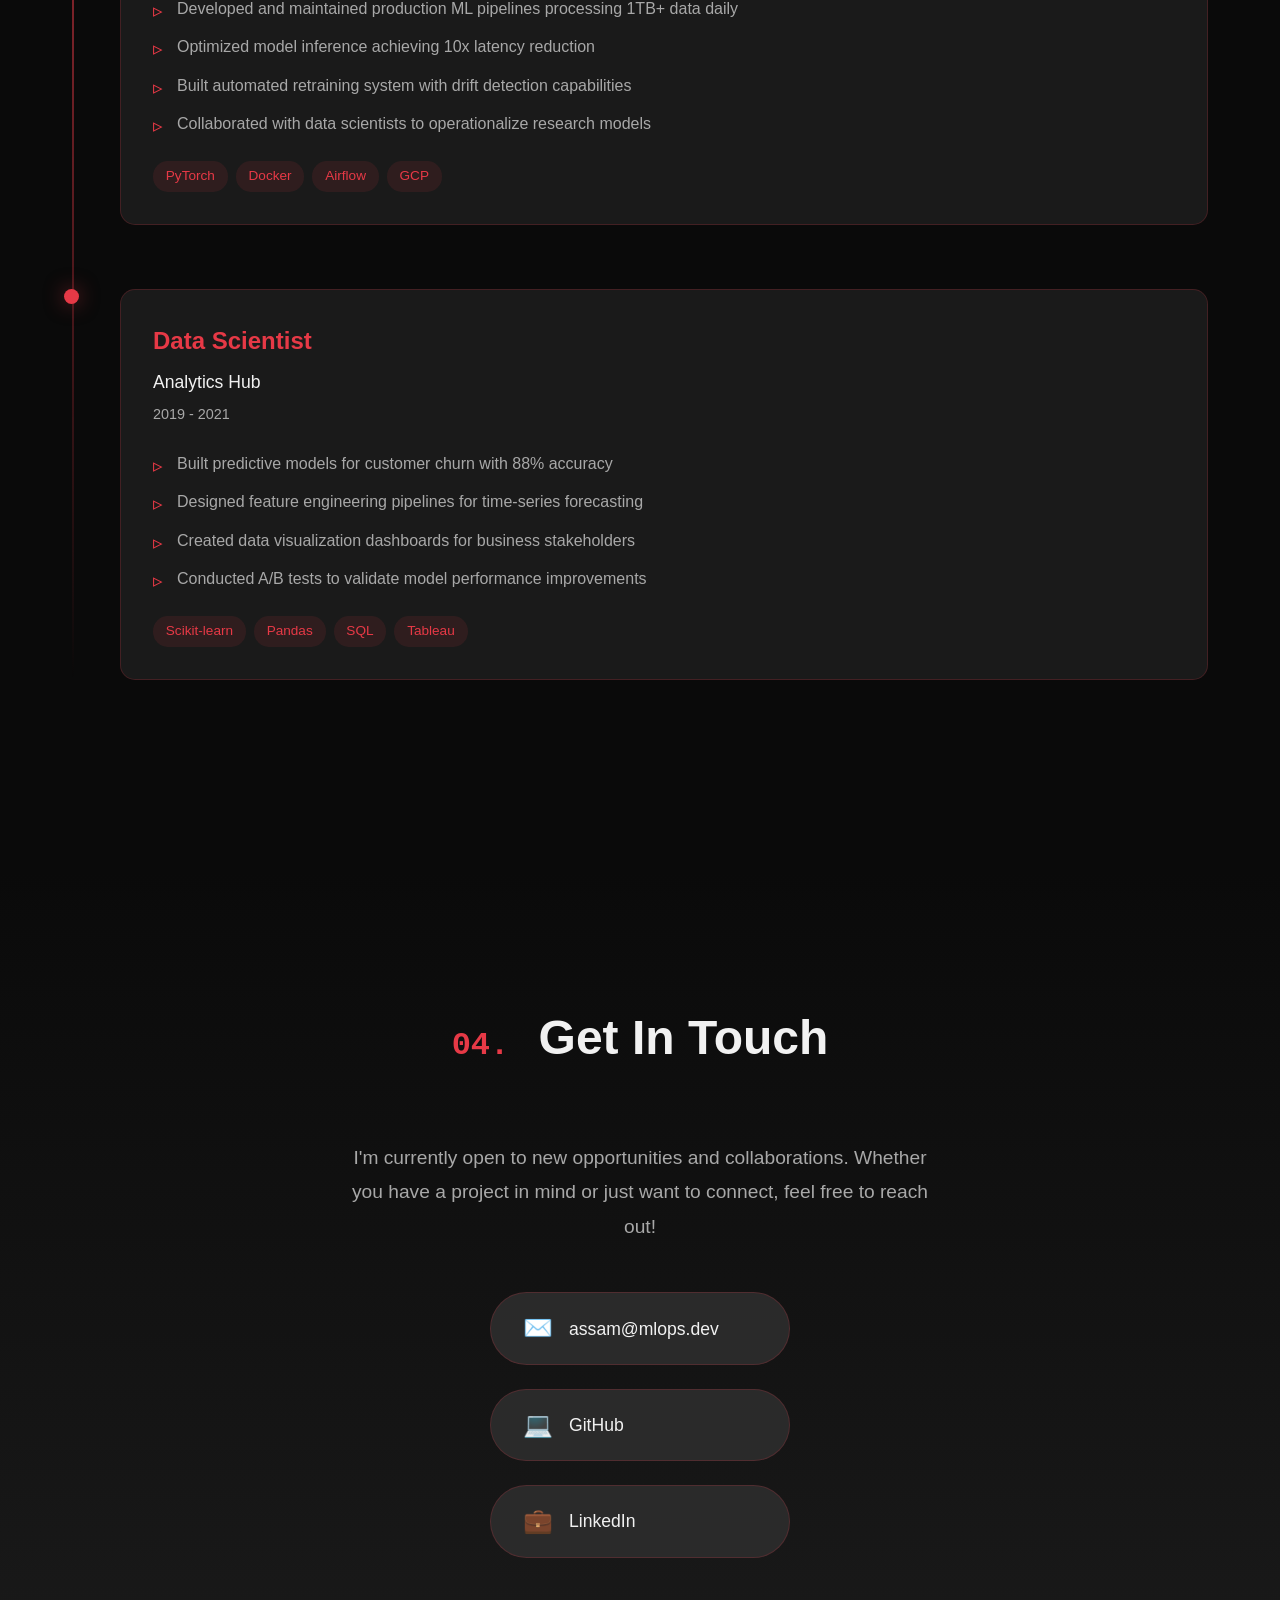
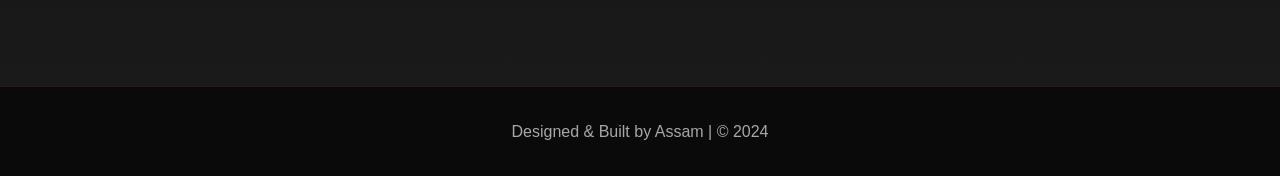
==== commit 03636168: "updated the name" ====
--- a/index.html
+++ b/index.html
@@ -3,7 +3,7 @@
 <head>
     <meta charset="UTF-8">
     <meta name="viewport" content="width=device-width, initial-scale=1.0">
-    <title>Assam - MLOps Engineer</title>
+    <title>Brendan Assam - MLOps Engineer</title>
     <link rel="stylesheet" href="styles.css">
 </head>
 <body>
@@ -13,7 +13,7 @@
     <!-- Navigation -->
     <nav class="navbar">
         <div class="nav-container">
-            <div class="logo">ASSAM<span class="ml-accent">.ML</span></div>
+            <div class="logo">Brendan Assam<span class="ml-accent">.ML</span></div>
             <ul class="nav-links">
                 <li><a href="#home" class="nav-link">Home</a></li>
                 <li><a href="#skills" class="nav-link">Skills</a></li>
@@ -28,7 +28,7 @@
     <section id="home" class="hero">
         <div class="hero-content">
             <div class="glitch-wrapper">
-                <h1 class="hero-title glitch" data-text="ASSAM">ASSAM</h1>
+                <h1 class="hero-title glitch" data-text="ASSAM">Brendan Assam</h1>
             </div>
             <h2 class="hero-subtitle">MLOps Engineer</h2>
             <p class="hero-description">Architecting Intelligence. Deploying Tomorrow.</p>
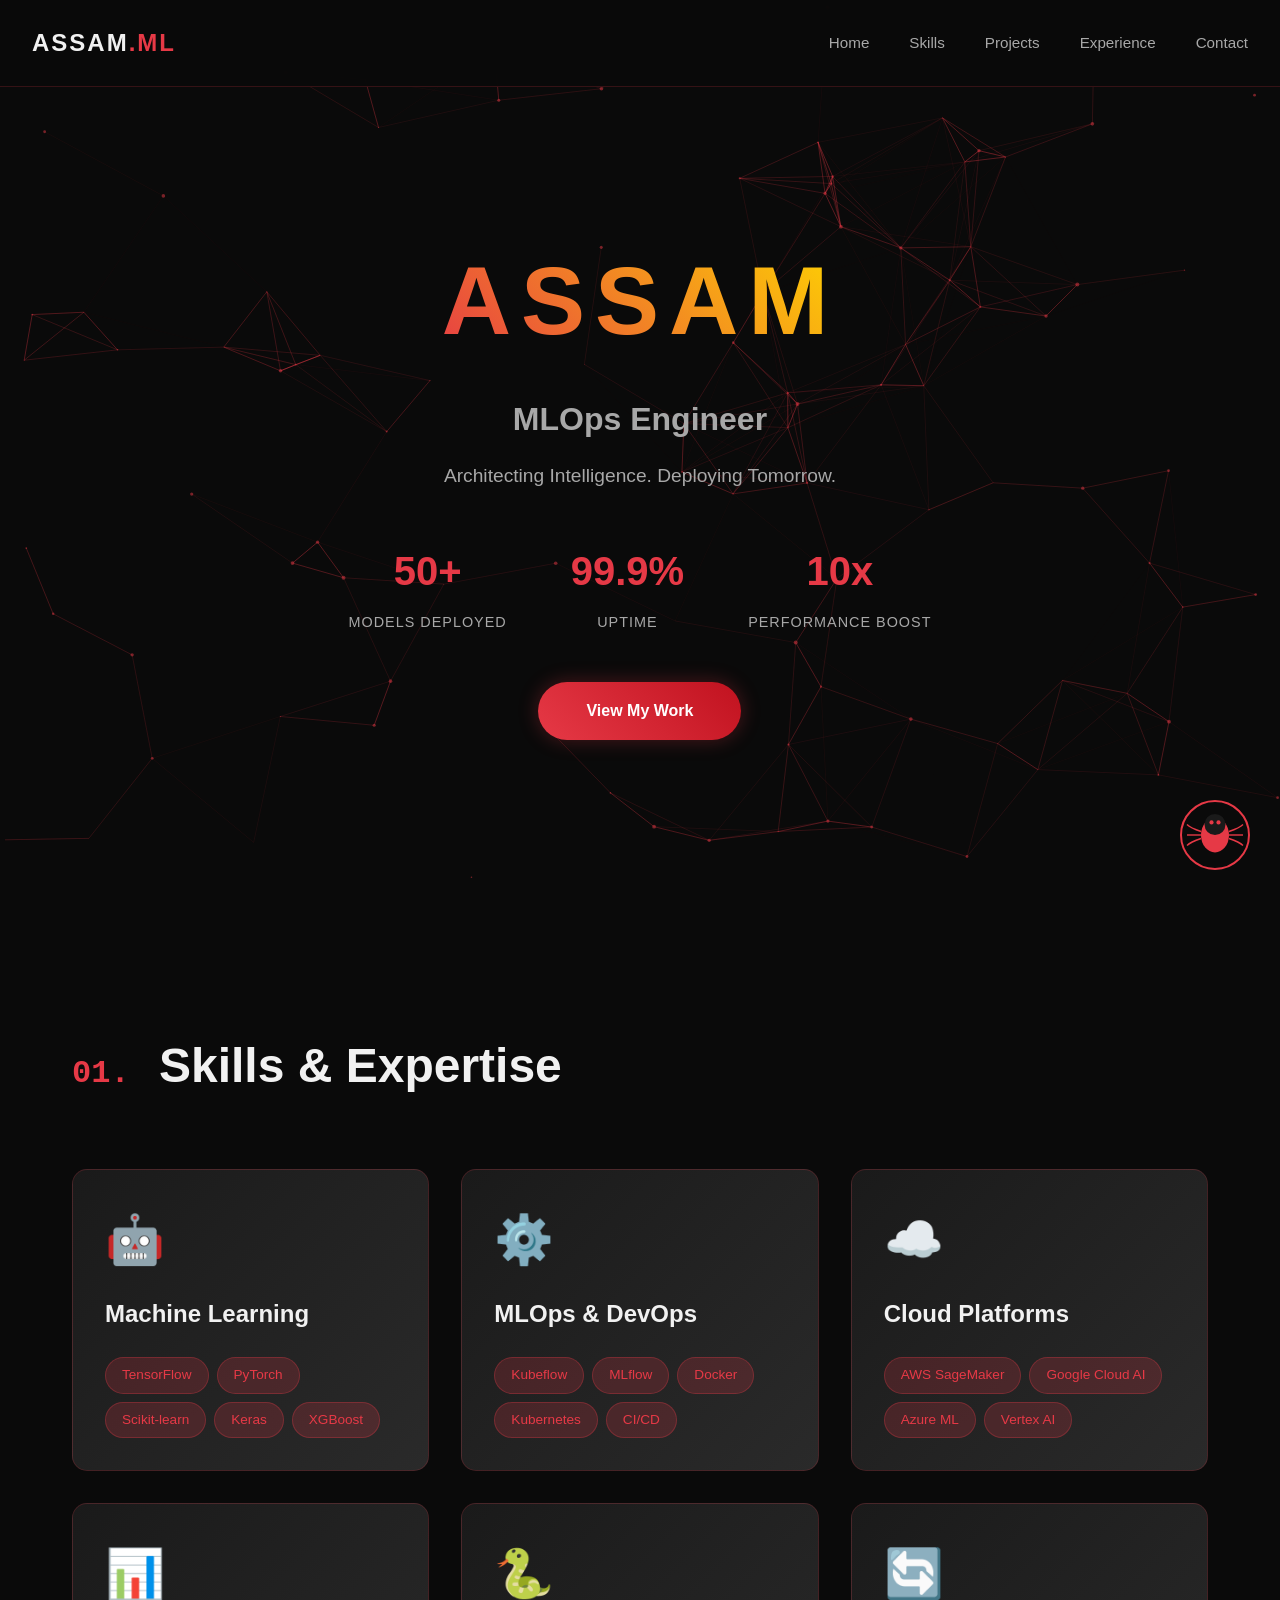
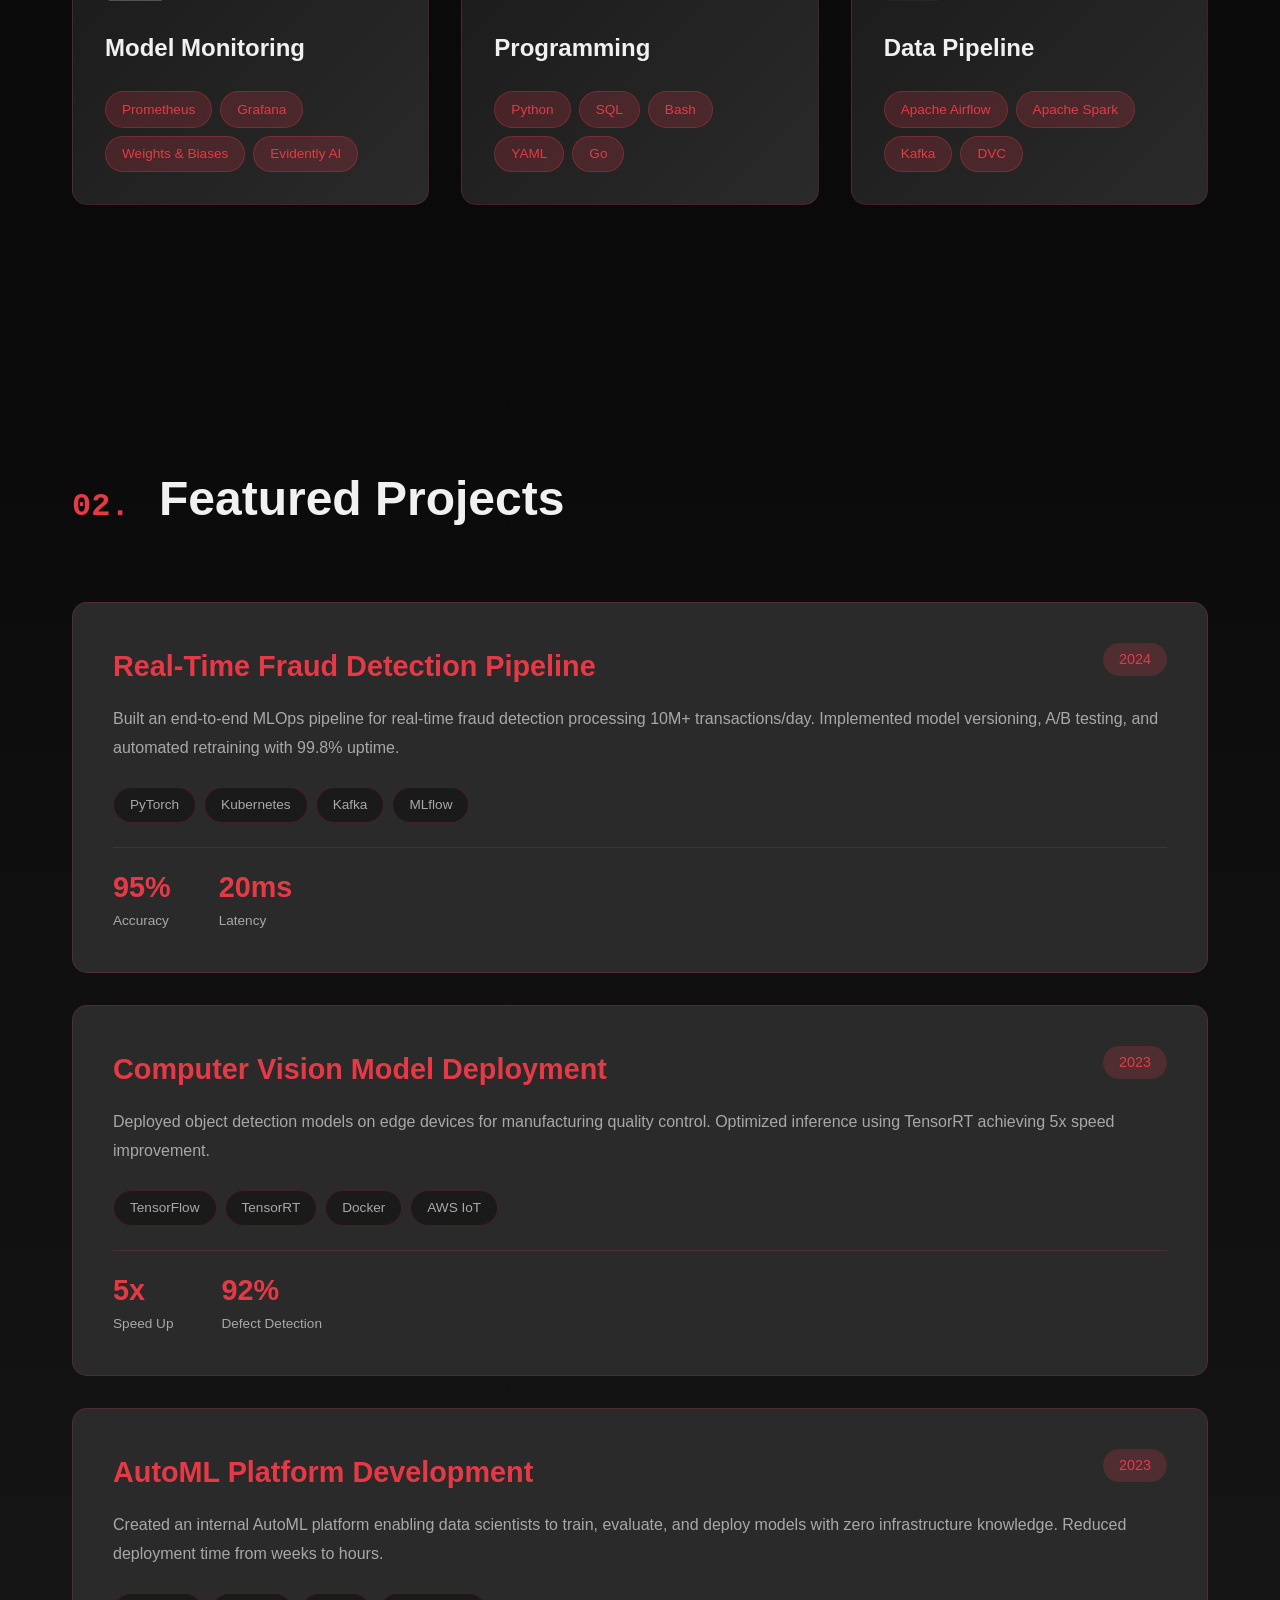
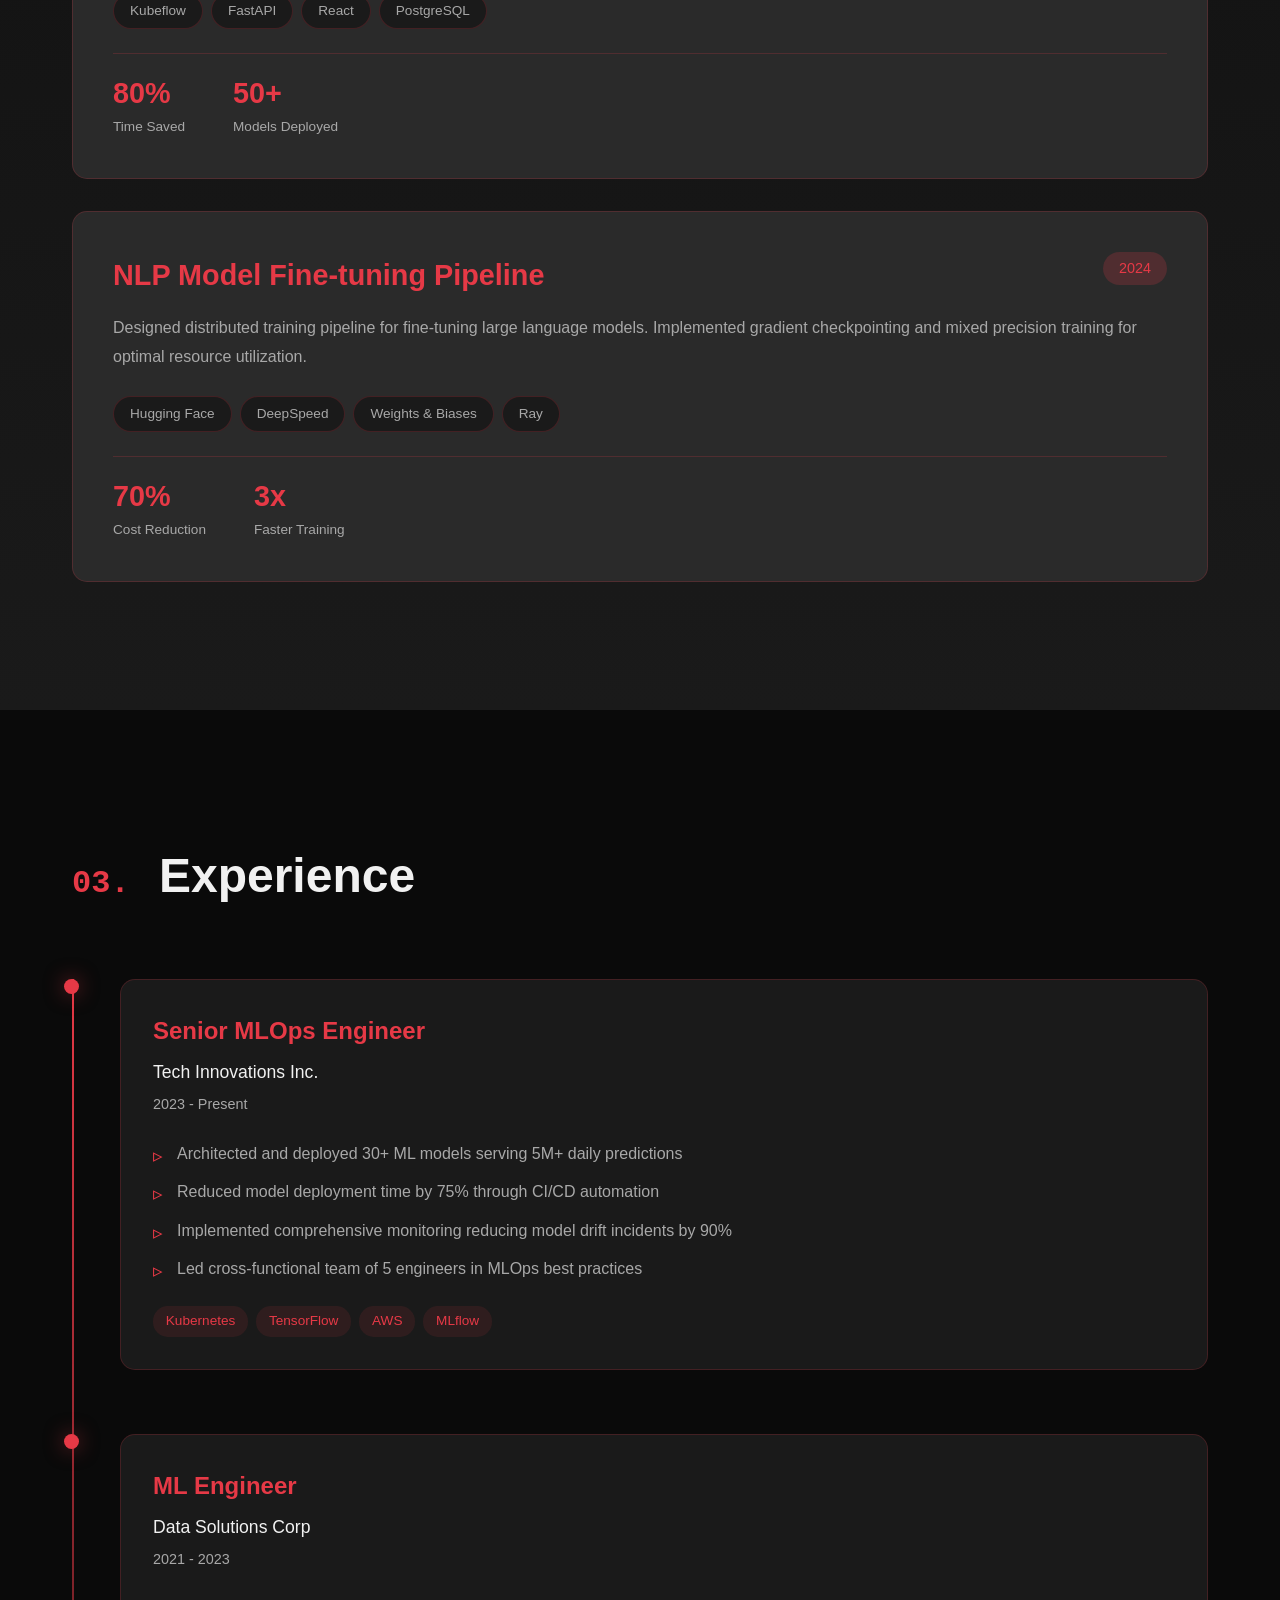
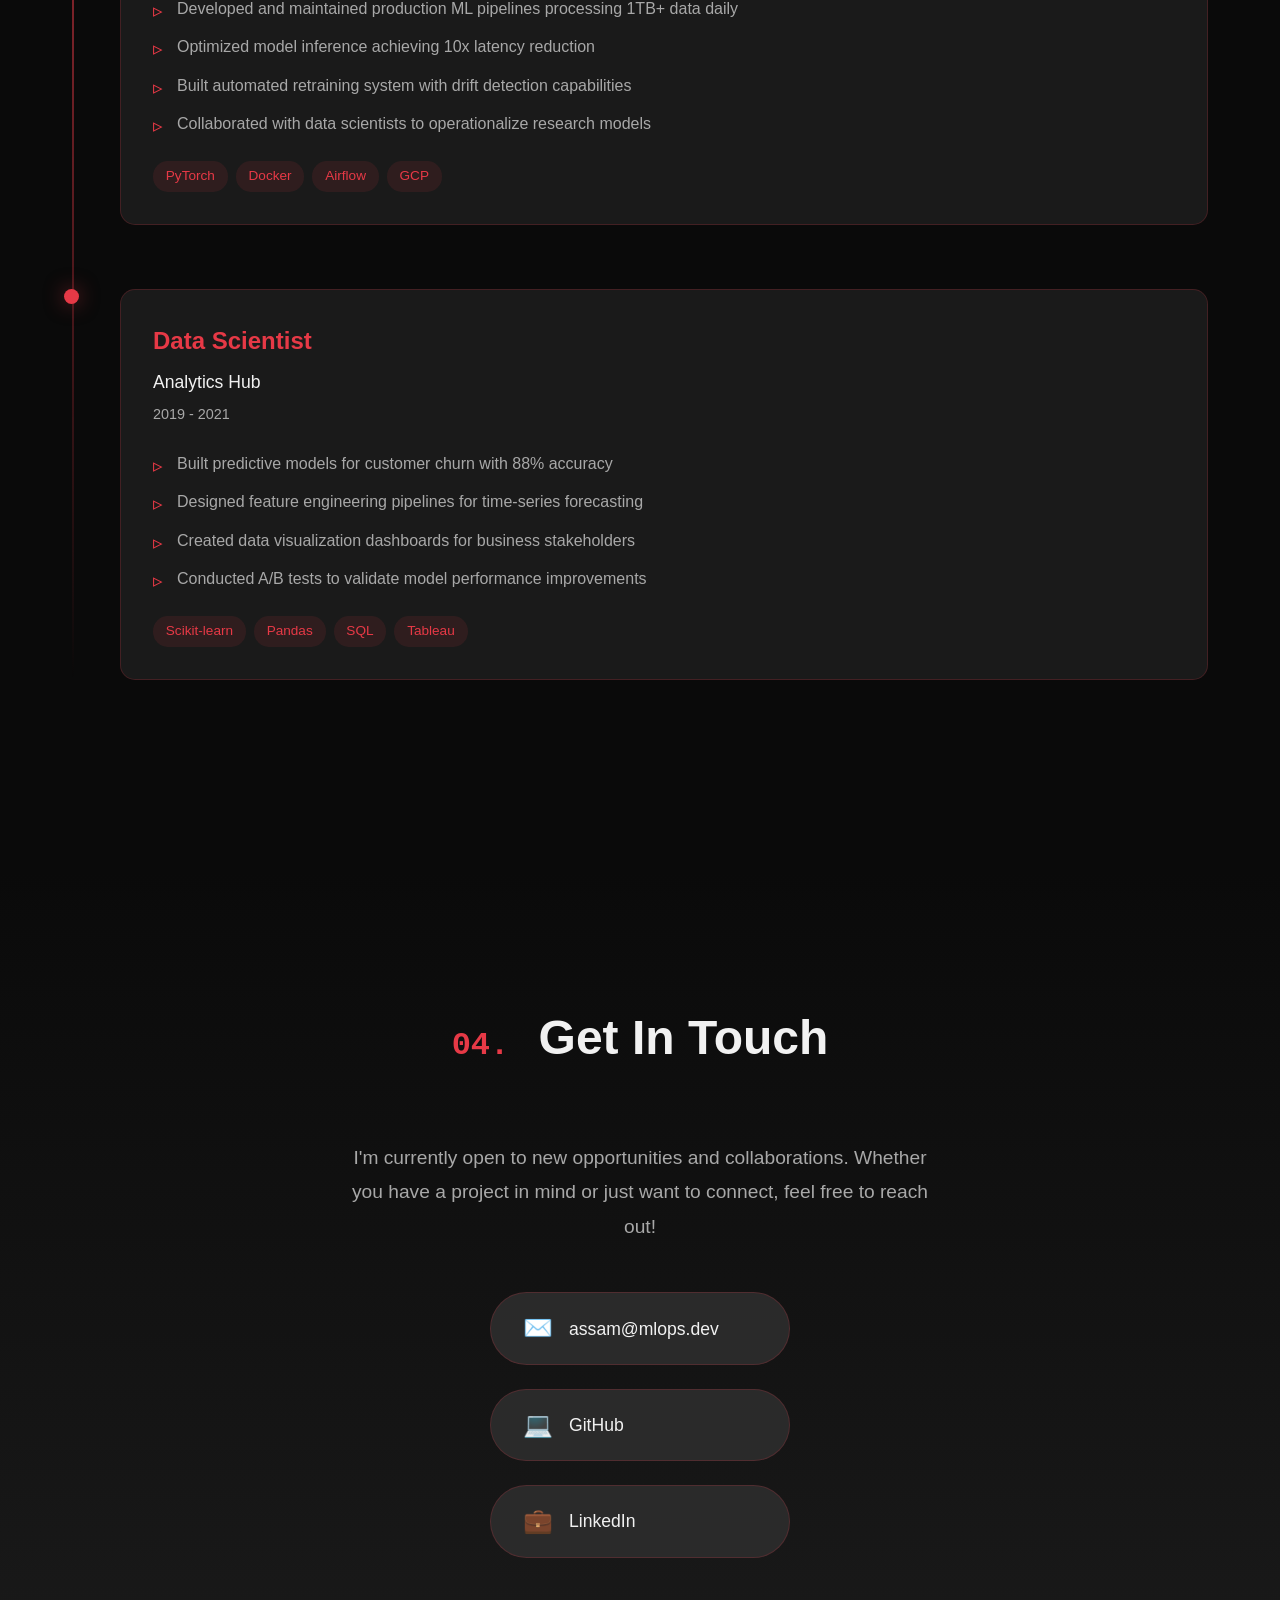
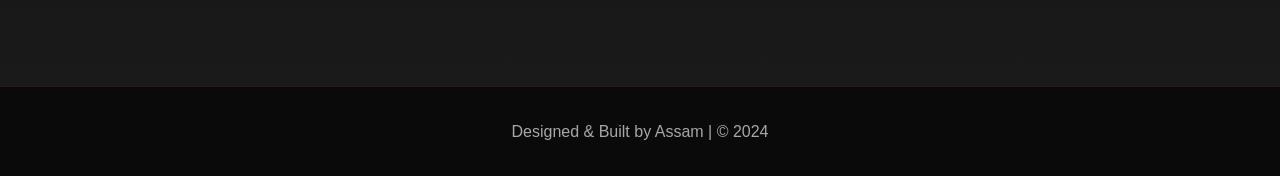
==== commit 39cf7e65: "reupdated the name" ====
--- a/index.html
+++ b/index.html
@@ -3,7 +3,7 @@
 <head>
     <meta charset="UTF-8">
     <meta name="viewport" content="width=device-width, initial-scale=1.0">
-    <title>Brendan Assam - MLOps Engineer</title>
+    <title>Assam - MLOps Engineer</title>
     <link rel="stylesheet" href="styles.css">
 </head>
 <body>
@@ -13,7 +13,7 @@
     <!-- Navigation -->
     <nav class="navbar">
         <div class="nav-container">
-            <div class="logo">Brendan Assam<span class="ml-accent">.ML</span></div>
+            <div class="logo">ASSAM<span class="ml-accent">.ML</span></div>
             <ul class="nav-links">
                 <li><a href="#home" class="nav-link">Home</a></li>
                 <li><a href="#skills" class="nav-link">Skills</a></li>
@@ -28,7 +28,7 @@
     <section id="home" class="hero">
         <div class="hero-content">
             <div class="glitch-wrapper">
-                <h1 class="hero-title glitch" data-text="ASSAM">Brendan Assam</h1>
+                <h1 class="hero-title glitch" data-text="ASSAM">ASSAM</h1>
             </div>
             <h2 class="hero-subtitle">MLOps Engineer</h2>
             <p class="hero-description">Architecting Intelligence. Deploying Tomorrow.</p>
